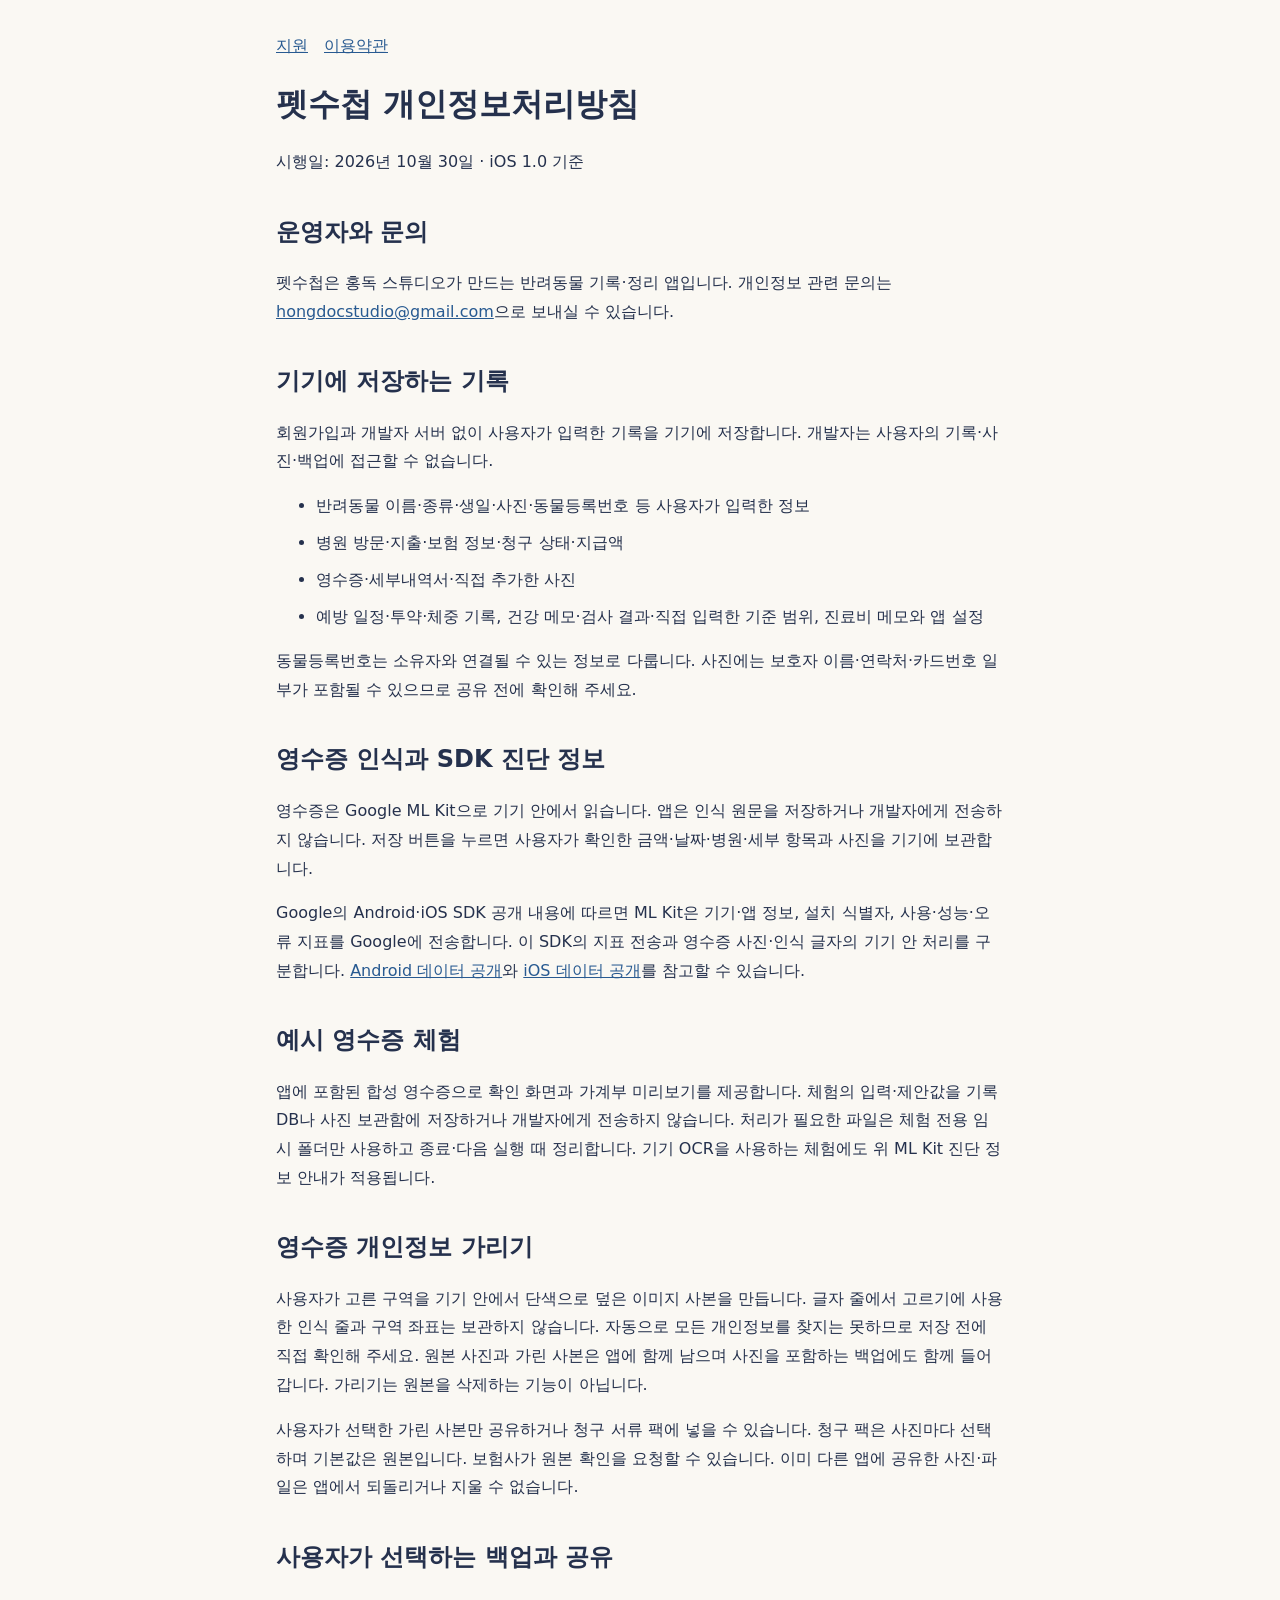
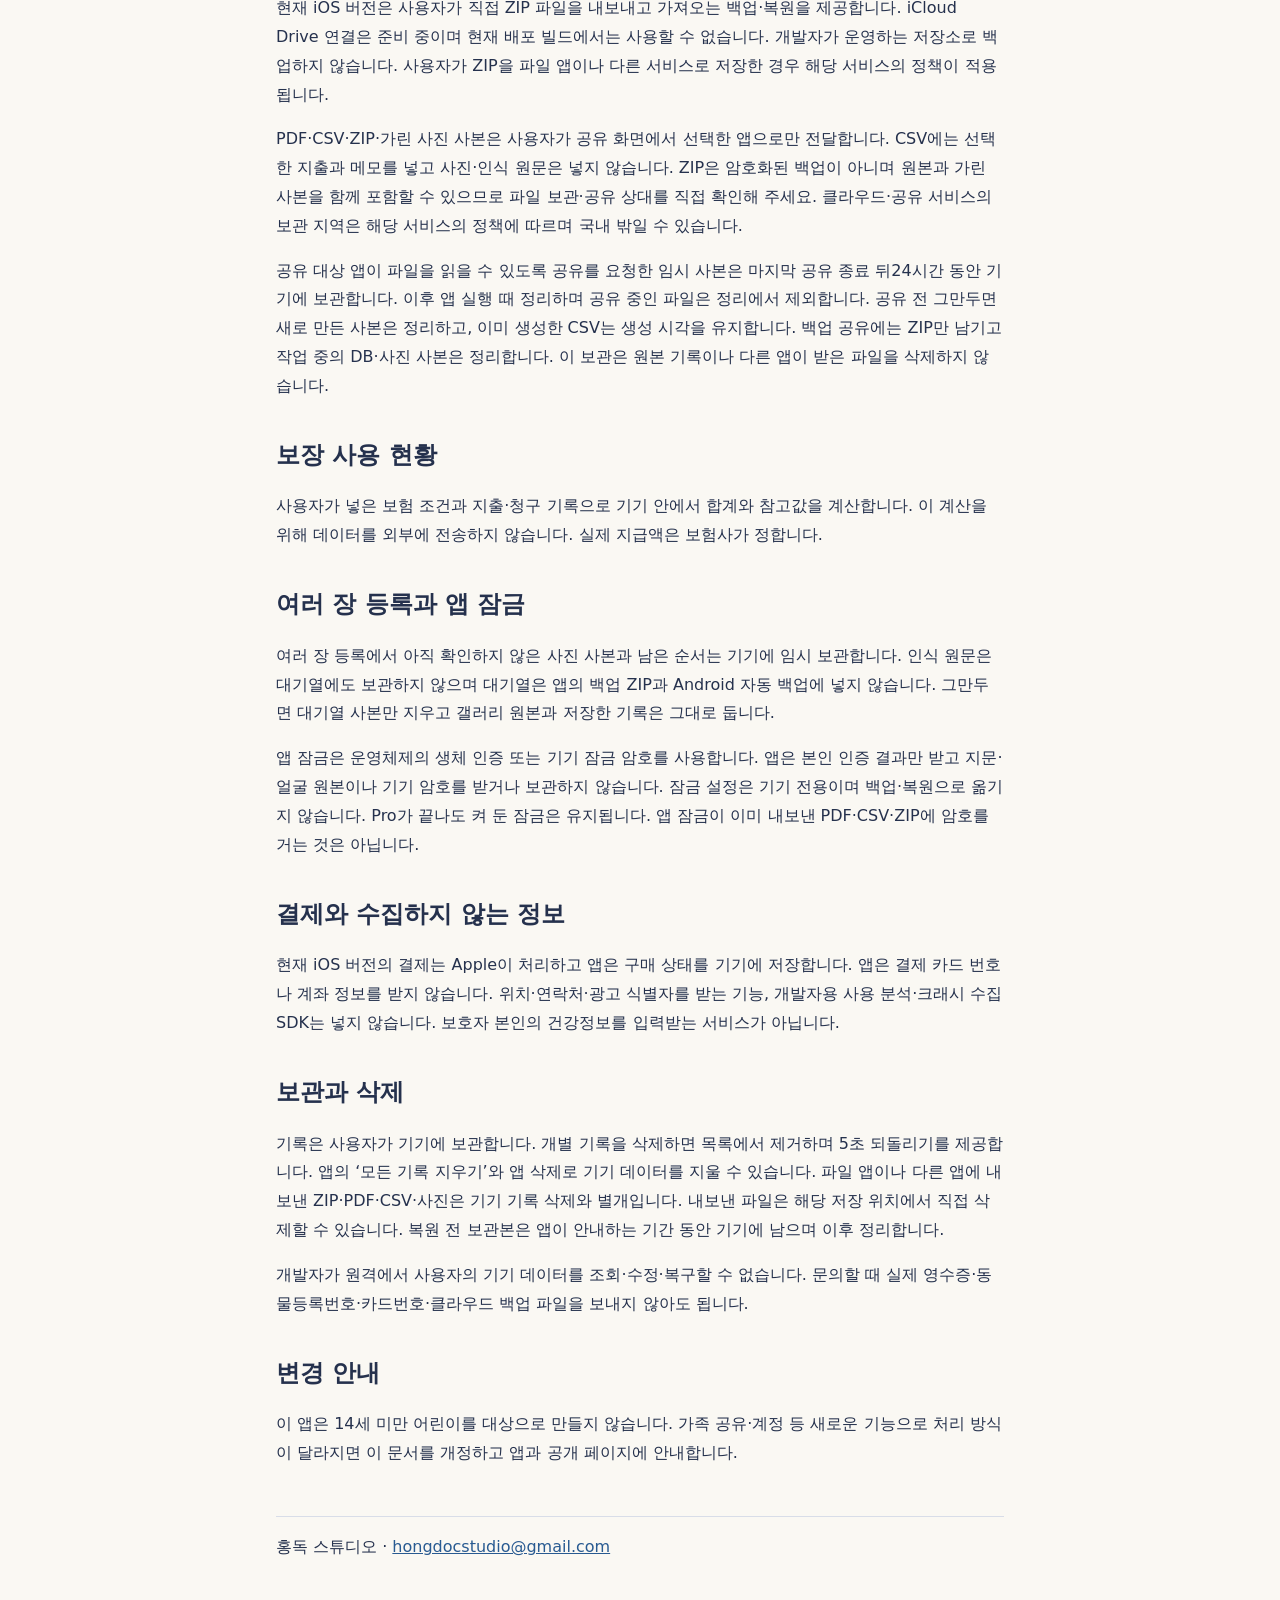
==== privacy/index.html @ 5a573e4e "docs: publish petsucheop privacy terms and support" ====
<!doctype html>
<html lang="ko"><head><meta charset="utf-8"><meta name="viewport" content="width=device-width,initial-scale=1"><meta name="robots" content="noindex"><title>펫수첩 개인정보처리방침</title><link rel="stylesheet" href="../style.css"></head>
<body><main>
<nav aria-label="문서"><a href="../support/">지원</a><a href="../terms/">이용약관</a></nav>
<h1>펫수첩 개인정보처리방침</h1><p>시행일: 2026년 10월 30일 · iOS 1.0 기준</p>

<h2>운영자와 문의</h2><p>펫수첩은 홍독 스튜디오가 만드는 반려동물 기록·정리 앱입니다. 개인정보 관련 문의는 <a href="mailto:hongdocstudio@gmail.com">hongdocstudio@gmail.com</a>으로 보내실 수 있습니다.</p>
<h2>기기에 저장하는 기록</h2><p>회원가입과 개발자 서버 없이 사용자가 입력한 기록을 기기에 저장합니다. 개발자는 사용자의 기록·사진·백업에 접근할 수 없습니다.</p>
<ul><li>반려동물 이름·종류·생일·사진·동물등록번호 등 사용자가 입력한 정보</li><li>병원 방문·지출·보험 정보·청구 상태·지급액</li><li>영수증·세부내역서·직접 추가한 사진</li><li>예방 일정·투약·체중 기록, 건강 메모·검사 결과·직접 입력한 기준 범위, 진료비 메모와 앱 설정</li></ul>
<p>동물등록번호는 소유자와 연결될 수 있는 정보로 다룹니다. 사진에는 보호자 이름·연락처·카드번호 일부가 포함될 수 있으므로 공유 전에 확인해 주세요.</p>
<h2>영수증 인식과 SDK 진단 정보</h2><p>영수증은 Google ML Kit으로 기기 안에서 읽습니다. 앱은 인식 원문을 저장하거나 개발자에게 전송하지 않습니다. 저장 버튼을 누르면 사용자가 확인한 금액·날짜·병원·세부 항목과 사진을 기기에 보관합니다.</p>
<p>Google의 Android·iOS SDK 공개 내용에 따르면 ML Kit은 기기·앱 정보, 설치 식별자, 사용·성능·오류 지표를 Google에 전송합니다. 이 SDK의 지표 전송과 영수증 사진·인식 글자의 기기 안 처리를 구분합니다. <a href="https://developers.google.com/ml-kit/android-data-disclosure">Android 데이터 공개</a>와 <a href="https://developers.google.com/ml-kit/ios-data-disclosure">iOS 데이터 공개</a>를 참고할 수 있습니다.</p>
<h2>예시 영수증 체험</h2><p>앱에 포함된 합성 영수증으로 확인 화면과 가계부 미리보기를 제공합니다. 체험의 입력·제안값을 기록 DB나 사진 보관함에 저장하거나 개발자에게 전송하지 않습니다. 처리가 필요한 파일은 체험 전용 임시 폴더만 사용하고 종료·다음 실행 때 정리합니다. 기기 OCR을 사용하는 체험에도 위 ML Kit 진단 정보 안내가 적용됩니다.</p>
<h2>영수증 개인정보 가리기</h2><p>사용자가 고른 구역을 기기 안에서 단색으로 덮은 이미지 사본을 만듭니다. 글자 줄에서 고르기에 사용한 인식 줄과 구역 좌표는 보관하지 않습니다. 자동으로 모든 개인정보를 찾지는 못하므로 저장 전에 직접 확인해 주세요. 원본 사진과 가린 사본은 앱에 함께 남으며 사진을 포함하는 백업에도 함께 들어갑니다. 가리기는 원본을 삭제하는 기능이 아닙니다.</p>
<p>사용자가 선택한 가린 사본만 공유하거나 청구 서류 팩에 넣을 수 있습니다. 청구 팩은 사진마다 선택하며 기본값은 원본입니다. 보험사가 원본 확인을 요청할 수 있습니다. 이미 다른 앱에 공유한 사진·파일은 앱에서 되돌리거나 지울 수 없습니다.</p>
<h2>사용자가 선택하는 백업과 공유</h2><p>현재 iOS 버전은 사용자가 직접 ZIP 파일을 내보내고 가져오는 백업·복원을 제공합니다. iCloud Drive 연결은 준비 중이며 현재 배포 빌드에서는 사용할 수 없습니다. 개발자가 운영하는 저장소로 백업하지 않습니다. 사용자가 ZIP을 파일 앱이나 다른 서비스로 저장한 경우 해당 서비스의 정책이 적용됩니다.</p>
<p>PDF·CSV·ZIP·가린 사진 사본은 사용자가 공유 화면에서 선택한 앱으로만 전달합니다. CSV에는 선택한 지출과 메모를 넣고 사진·인식 원문은 넣지 않습니다. ZIP은 암호화된 백업이 아니며 원본과 가린 사본을 함께 포함할 수 있으므로 파일 보관·공유 상대를 직접 확인해 주세요. 클라우드·공유 서비스의 보관 지역은 해당 서비스의 정책에 따르며 국내 밖일 수 있습니다.</p>
<p>공유 대상 앱이 파일을 읽을 수 있도록 공유를 요청한 임시 사본은 마지막 공유 종료 뒤24시간 동안 기기에 보관합니다. 이후 앱 실행 때 정리하며 공유 중인 파일은 정리에서 제외합니다. 공유 전 그만두면 새로 만든 사본은 정리하고, 이미 생성한 CSV는 생성 시각을 유지합니다. 백업 공유에는 ZIP만 남기고 작업 중의 DB·사진 사본은 정리합니다. 이 보관은 원본 기록이나 다른 앱이 받은 파일을 삭제하지 않습니다.</p>
<h2>보장 사용 현황</h2><p>사용자가 넣은 보험 조건과 지출·청구 기록으로 기기 안에서 합계와 참고값을 계산합니다. 이 계산을 위해 데이터를 외부에 전송하지 않습니다. 실제 지급액은 보험사가 정합니다.</p>
<h2>여러 장 등록과 앱 잠금</h2><p>여러 장 등록에서 아직 확인하지 않은 사진 사본과 남은 순서는 기기에 임시 보관합니다. 인식 원문은 대기열에도 보관하지 않으며 대기열은 앱의 백업 ZIP과 Android 자동 백업에 넣지 않습니다. 그만두면 대기열 사본만 지우고 갤러리 원본과 저장한 기록은 그대로 둡니다.</p>
<p>앱 잠금은 운영체제의 생체 인증 또는 기기 잠금 암호를 사용합니다. 앱은 본인 인증 결과만 받고 지문·얼굴 원본이나 기기 암호를 받거나 보관하지 않습니다. 잠금 설정은 기기 전용이며 백업·복원으로 옮기지 않습니다. Pro가 끝나도 켜 둔 잠금은 유지됩니다. 앱 잠금이 이미 내보낸 PDF·CSV·ZIP에 암호를 거는 것은 아닙니다.</p>
<h2>결제와 수집하지 않는 정보</h2><p>현재 iOS 버전의 결제는 Apple이 처리하고 앱은 구매 상태를 기기에 저장합니다. 앱은 결제 카드 번호나 계좌 정보를 받지 않습니다. 위치·연락처·광고 식별자를 받는 기능, 개발자용 사용 분석·크래시 수집 SDK는 넣지 않습니다. 보호자 본인의 건강정보를 입력받는 서비스가 아닙니다.</p>
<h2>보관과 삭제</h2><p>기록은 사용자가 기기에 보관합니다. 개별 기록을 삭제하면 목록에서 제거하며 5초 되돌리기를 제공합니다. 앱의 ‘모든 기록 지우기’와 앱 삭제로 기기 데이터를 지울 수 있습니다. 파일 앱이나 다른 앱에 내보낸 ZIP·PDF·CSV·사진은 기기 기록 삭제와 별개입니다. 내보낸 파일은 해당 저장 위치에서 직접 삭제할 수 있습니다. 복원 전 보관본은 앱이 안내하는 기간 동안 기기에 남으며 이후 정리합니다.</p>
<p>개발자가 원격에서 사용자의 기기 데이터를 조회·수정·복구할 수 없습니다. 문의할 때 실제 영수증·동물등록번호·카드번호·클라우드 백업 파일을 보내지 않아도 됩니다.</p>
<h2>변경 안내</h2><p>이 앱은 14세 미만 어린이를 대상으로 만들지 않습니다. 가족 공유·계정 등 새로운 기능으로 처리 방식이 달라지면 이 문서를 개정하고 앱과 공개 페이지에 안내합니다.</p>

<footer>홍독 스튜디오 · <a href="mailto:hongdocstudio@gmail.com">hongdocstudio@gmail.com</a></footer>
</main></body></html>
---- style.css ----
:root{color-scheme:light dark;--bg:#faf8f3;--ink:#25314d;--line:#d8dde8;--card:#fff;--link:#285a91}
@media(prefers-color-scheme:dark){:root{--bg:#10141f;--ink:#e6e9ef;--line:#414b61;--card:#1a2233;--link:#a7c8f4}}
*{box-sizing:border-box}body{margin:0;background:var(--bg);color:var(--ink);font:1rem/1.8 system-ui,sans-serif}main{max-width:48rem;margin:auto;padding:2rem 1.25rem 5rem}h1,h2{line-height:1.4}h2{margin-top:2.4rem}a{color:var(--link);overflow-wrap:anywhere}nav{display:flex;flex-wrap:wrap;gap:1rem}aside{padding:1rem;border:1px solid var(--line);border-radius:1rem;background:var(--card)}li{margin-block:.5rem}footer{margin-top:3rem;border-top:1px solid var(--line);padding-top:1rem}table{border-collapse:collapse;width:100%}td,th{padding:.7rem;border:1px solid var(--line);text-align:left;vertical-align:top}
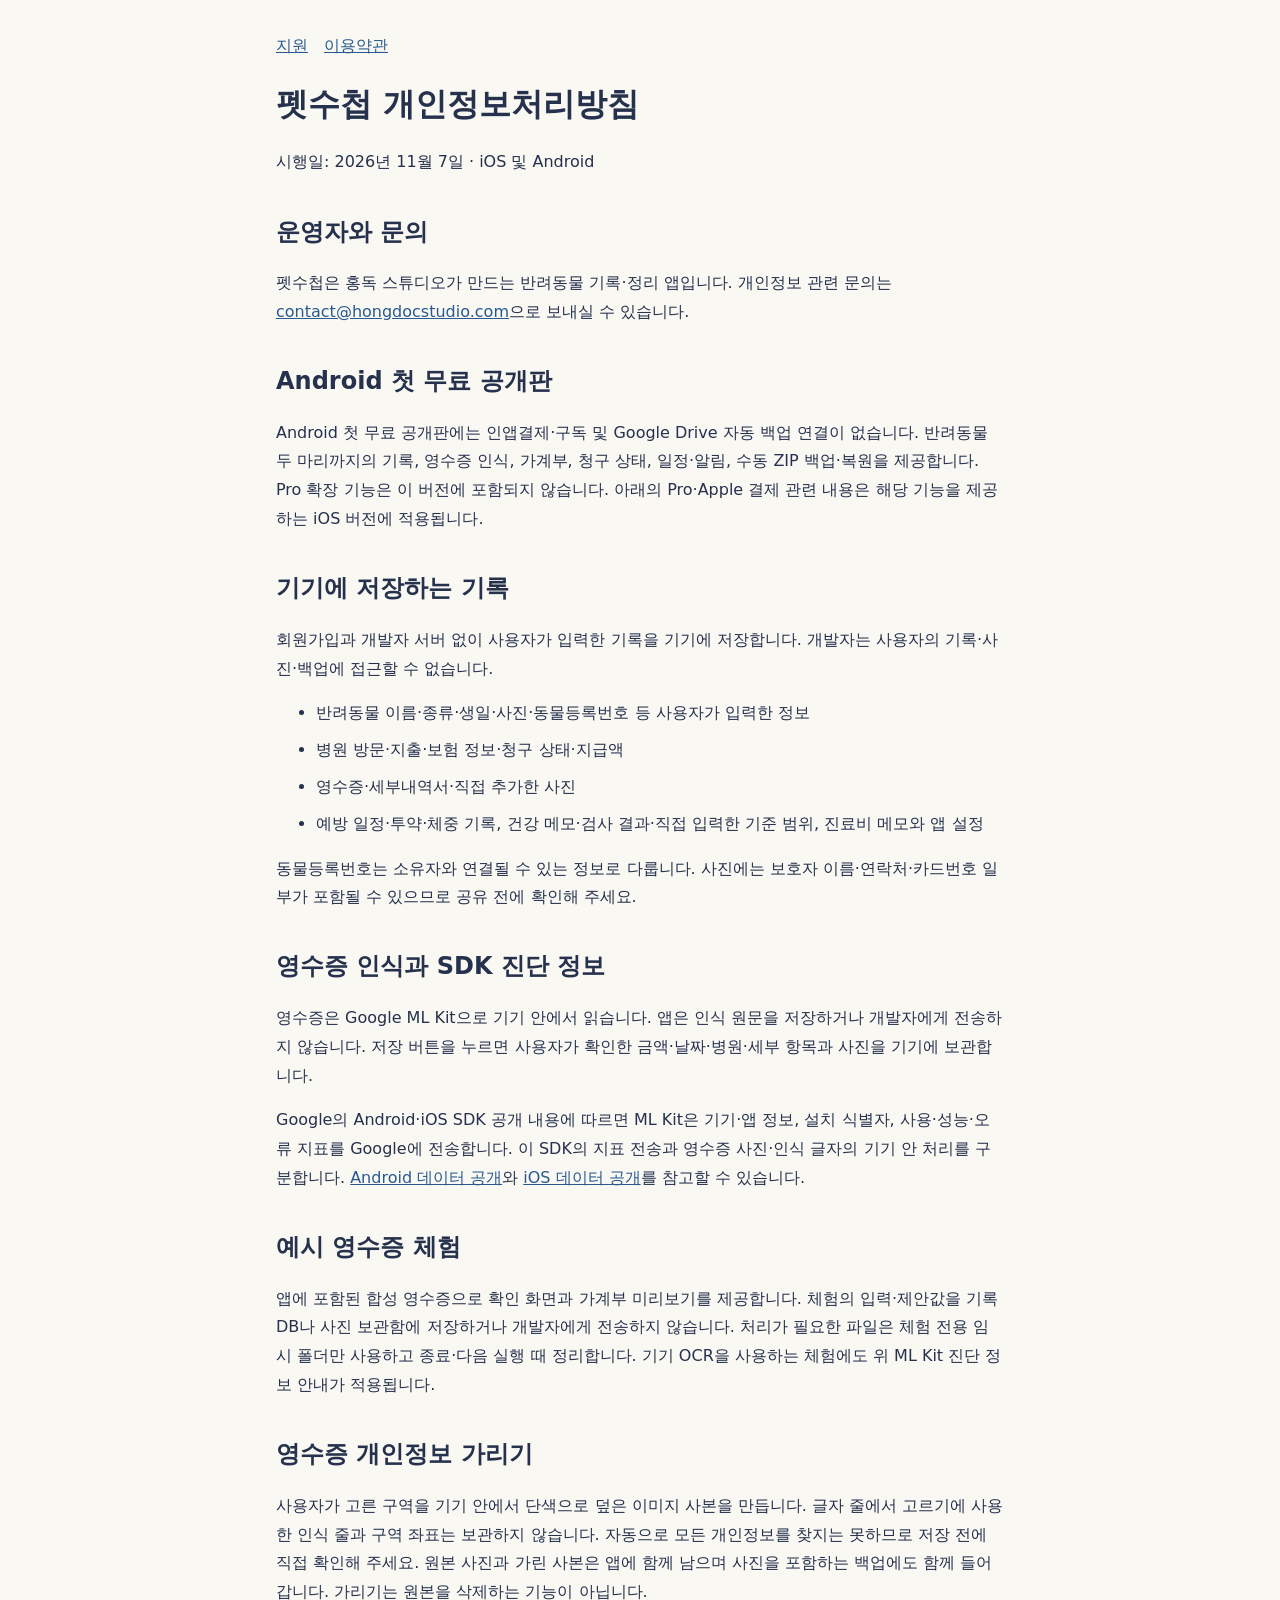
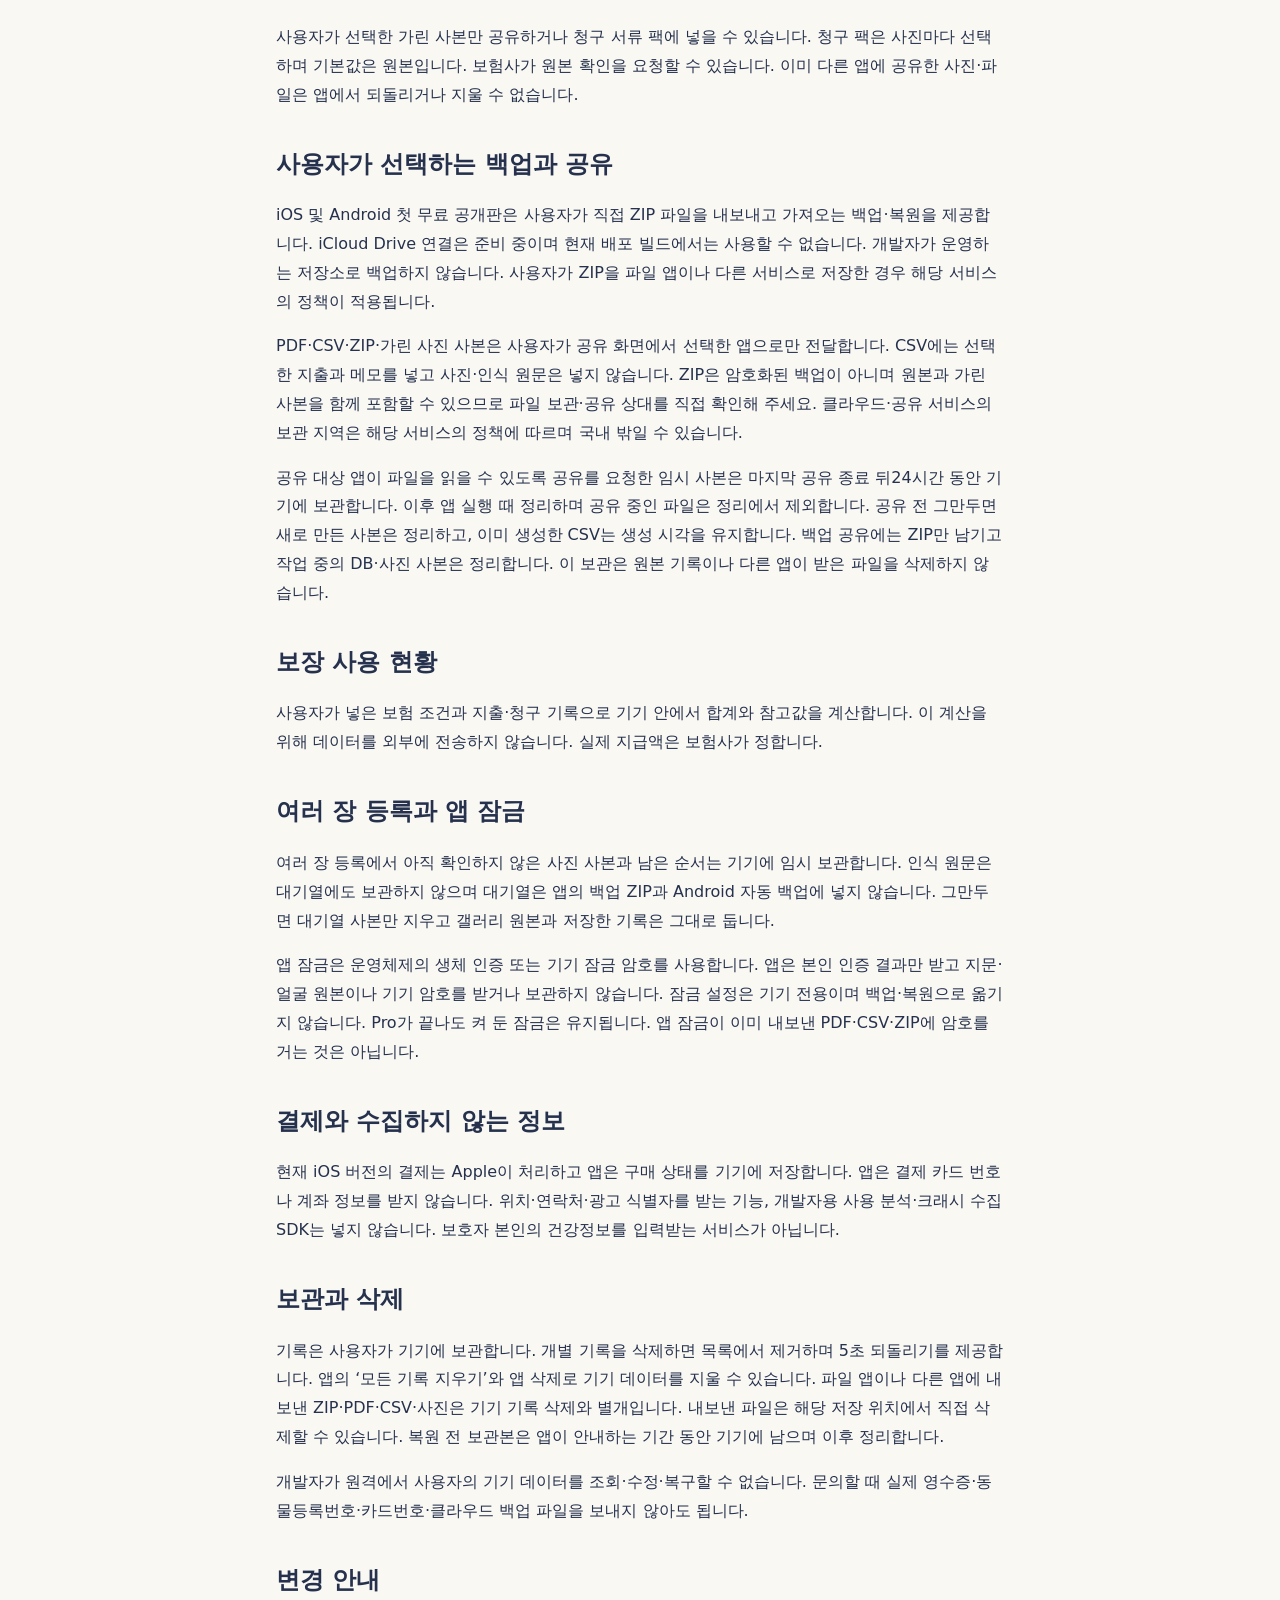
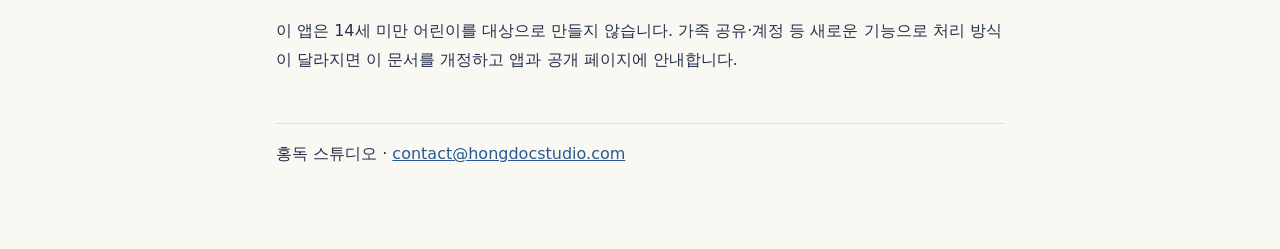
==== commit 4506d78d: "docs: describe Android free release and support contact" ====
--- a/privacy/index.html
+++ b/privacy/index.html
@@ -2,9 +2,10 @@
 <html lang="ko"><head><meta charset="utf-8"><meta name="viewport" content="width=device-width,initial-scale=1"><meta name="robots" content="noindex"><title>펫수첩 개인정보처리방침</title><link rel="stylesheet" href="../style.css"></head>
 <body><main>
 <nav aria-label="문서"><a href="../support/">지원</a><a href="../terms/">이용약관</a></nav>
-<h1>펫수첩 개인정보처리방침</h1><p>시행일: 2026년 10월 30일 · iOS 1.0 기준</p>
+<h1>펫수첩 개인정보처리방침</h1><p>시행일: 2026년 11월 7일 · iOS 및 Android</p>
 
-<h2>운영자와 문의</h2><p>펫수첩은 홍독 스튜디오가 만드는 반려동물 기록·정리 앱입니다. 개인정보 관련 문의는 <a href="mailto:hongdocstudio@gmail.com">hongdocstudio@gmail.com</a>으로 보내실 수 있습니다.</p>
+<h2>운영자와 문의</h2><p>펫수첩은 홍독 스튜디오가 만드는 반려동물 기록·정리 앱입니다. 개인정보 관련 문의는 <a href="mailto:contact@hongdocstudio.com">contact@hongdocstudio.com</a>으로 보내실 수 있습니다.</p>
+<h2>Android 첫 무료 공개판</h2><p>Android 첫 무료 공개판에는 인앱결제·구독 및 Google Drive 자동 백업 연결이 없습니다. 반려동물 두 마리까지의 기록, 영수증 인식, 가계부, 청구 상태, 일정·알림, 수동 ZIP 백업·복원을 제공합니다. Pro 확장 기능은 이 버전에 포함되지 않습니다. 아래의 Pro·Apple 결제 관련 내용은 해당 기능을 제공하는 iOS 버전에 적용됩니다.</p>
 <h2>기기에 저장하는 기록</h2><p>회원가입과 개발자 서버 없이 사용자가 입력한 기록을 기기에 저장합니다. 개발자는 사용자의 기록·사진·백업에 접근할 수 없습니다.</p>
 <ul><li>반려동물 이름·종류·생일·사진·동물등록번호 등 사용자가 입력한 정보</li><li>병원 방문·지출·보험 정보·청구 상태·지급액</li><li>영수증·세부내역서·직접 추가한 사진</li><li>예방 일정·투약·체중 기록, 건강 메모·검사 결과·직접 입력한 기준 범위, 진료비 메모와 앱 설정</li></ul>
 <p>동물등록번호는 소유자와 연결될 수 있는 정보로 다룹니다. 사진에는 보호자 이름·연락처·카드번호 일부가 포함될 수 있으므로 공유 전에 확인해 주세요.</p>
@@ -13,7 +14,7 @@
 <h2>예시 영수증 체험</h2><p>앱에 포함된 합성 영수증으로 확인 화면과 가계부 미리보기를 제공합니다. 체험의 입력·제안값을 기록 DB나 사진 보관함에 저장하거나 개발자에게 전송하지 않습니다. 처리가 필요한 파일은 체험 전용 임시 폴더만 사용하고 종료·다음 실행 때 정리합니다. 기기 OCR을 사용하는 체험에도 위 ML Kit 진단 정보 안내가 적용됩니다.</p>
 <h2>영수증 개인정보 가리기</h2><p>사용자가 고른 구역을 기기 안에서 단색으로 덮은 이미지 사본을 만듭니다. 글자 줄에서 고르기에 사용한 인식 줄과 구역 좌표는 보관하지 않습니다. 자동으로 모든 개인정보를 찾지는 못하므로 저장 전에 직접 확인해 주세요. 원본 사진과 가린 사본은 앱에 함께 남으며 사진을 포함하는 백업에도 함께 들어갑니다. 가리기는 원본을 삭제하는 기능이 아닙니다.</p>
 <p>사용자가 선택한 가린 사본만 공유하거나 청구 서류 팩에 넣을 수 있습니다. 청구 팩은 사진마다 선택하며 기본값은 원본입니다. 보험사가 원본 확인을 요청할 수 있습니다. 이미 다른 앱에 공유한 사진·파일은 앱에서 되돌리거나 지울 수 없습니다.</p>
-<h2>사용자가 선택하는 백업과 공유</h2><p>현재 iOS 버전은 사용자가 직접 ZIP 파일을 내보내고 가져오는 백업·복원을 제공합니다. iCloud Drive 연결은 준비 중이며 현재 배포 빌드에서는 사용할 수 없습니다. 개발자가 운영하는 저장소로 백업하지 않습니다. 사용자가 ZIP을 파일 앱이나 다른 서비스로 저장한 경우 해당 서비스의 정책이 적용됩니다.</p>
+<h2>사용자가 선택하는 백업과 공유</h2><p>iOS 및 Android 첫 무료 공개판은 사용자가 직접 ZIP 파일을 내보내고 가져오는 백업·복원을 제공합니다. iCloud Drive 연결은 준비 중이며 현재 배포 빌드에서는 사용할 수 없습니다. 개발자가 운영하는 저장소로 백업하지 않습니다. 사용자가 ZIP을 파일 앱이나 다른 서비스로 저장한 경우 해당 서비스의 정책이 적용됩니다.</p>
 <p>PDF·CSV·ZIP·가린 사진 사본은 사용자가 공유 화면에서 선택한 앱으로만 전달합니다. CSV에는 선택한 지출과 메모를 넣고 사진·인식 원문은 넣지 않습니다. ZIP은 암호화된 백업이 아니며 원본과 가린 사본을 함께 포함할 수 있으므로 파일 보관·공유 상대를 직접 확인해 주세요. 클라우드·공유 서비스의 보관 지역은 해당 서비스의 정책에 따르며 국내 밖일 수 있습니다.</p>
 <p>공유 대상 앱이 파일을 읽을 수 있도록 공유를 요청한 임시 사본은 마지막 공유 종료 뒤24시간 동안 기기에 보관합니다. 이후 앱 실행 때 정리하며 공유 중인 파일은 정리에서 제외합니다. 공유 전 그만두면 새로 만든 사본은 정리하고, 이미 생성한 CSV는 생성 시각을 유지합니다. 백업 공유에는 ZIP만 남기고 작업 중의 DB·사진 사본은 정리합니다. 이 보관은 원본 기록이나 다른 앱이 받은 파일을 삭제하지 않습니다.</p>
 <h2>보장 사용 현황</h2><p>사용자가 넣은 보험 조건과 지출·청구 기록으로 기기 안에서 합계와 참고값을 계산합니다. 이 계산을 위해 데이터를 외부에 전송하지 않습니다. 실제 지급액은 보험사가 정합니다.</p>
@@ -24,5 +25,5 @@
 <p>개발자가 원격에서 사용자의 기기 데이터를 조회·수정·복구할 수 없습니다. 문의할 때 실제 영수증·동물등록번호·카드번호·클라우드 백업 파일을 보내지 않아도 됩니다.</p>
 <h2>변경 안내</h2><p>이 앱은 14세 미만 어린이를 대상으로 만들지 않습니다. 가족 공유·계정 등 새로운 기능으로 처리 방식이 달라지면 이 문서를 개정하고 앱과 공개 페이지에 안내합니다.</p>
 
-<footer>홍독 스튜디오 · <a href="mailto:hongdocstudio@gmail.com">hongdocstudio@gmail.com</a></footer>
+<footer>홍독 스튜디오 · <a href="mailto:contact@hongdocstudio.com">contact@hongdocstudio.com</a></footer>
 </main></body></html>
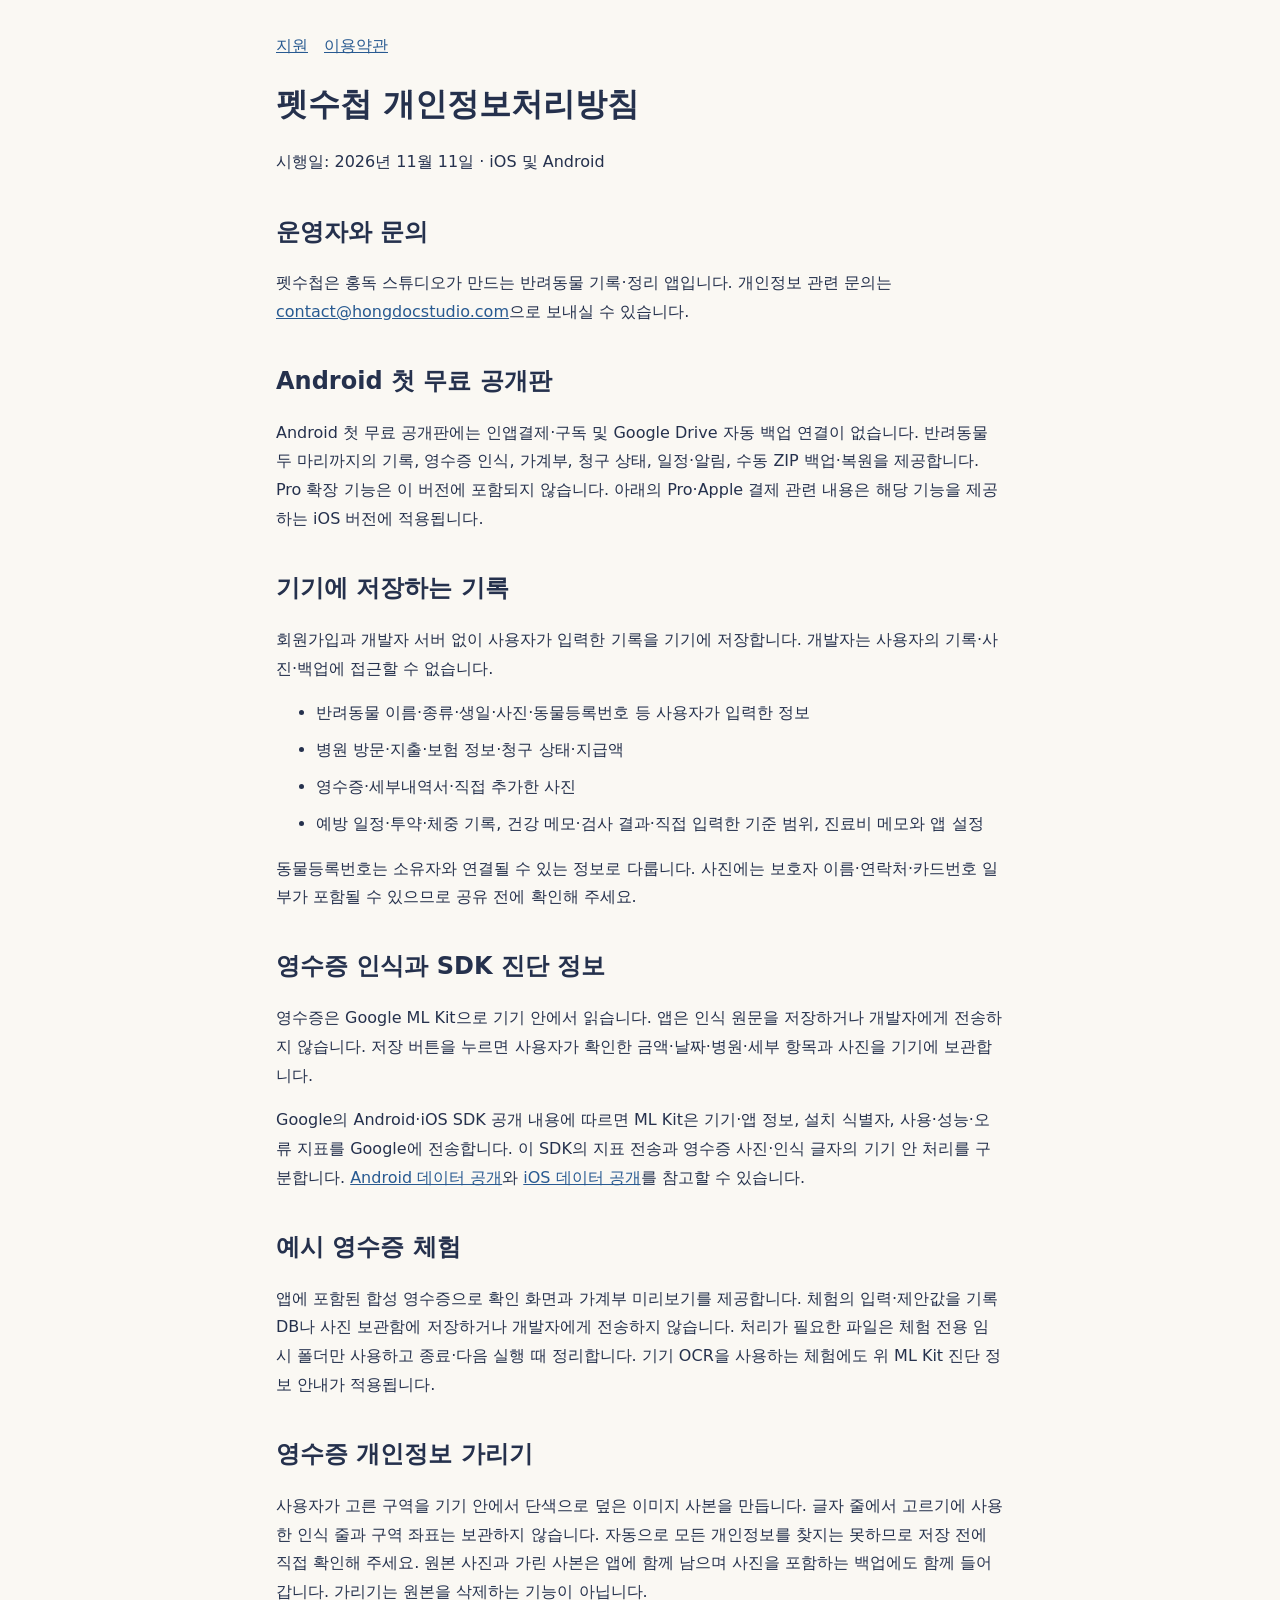
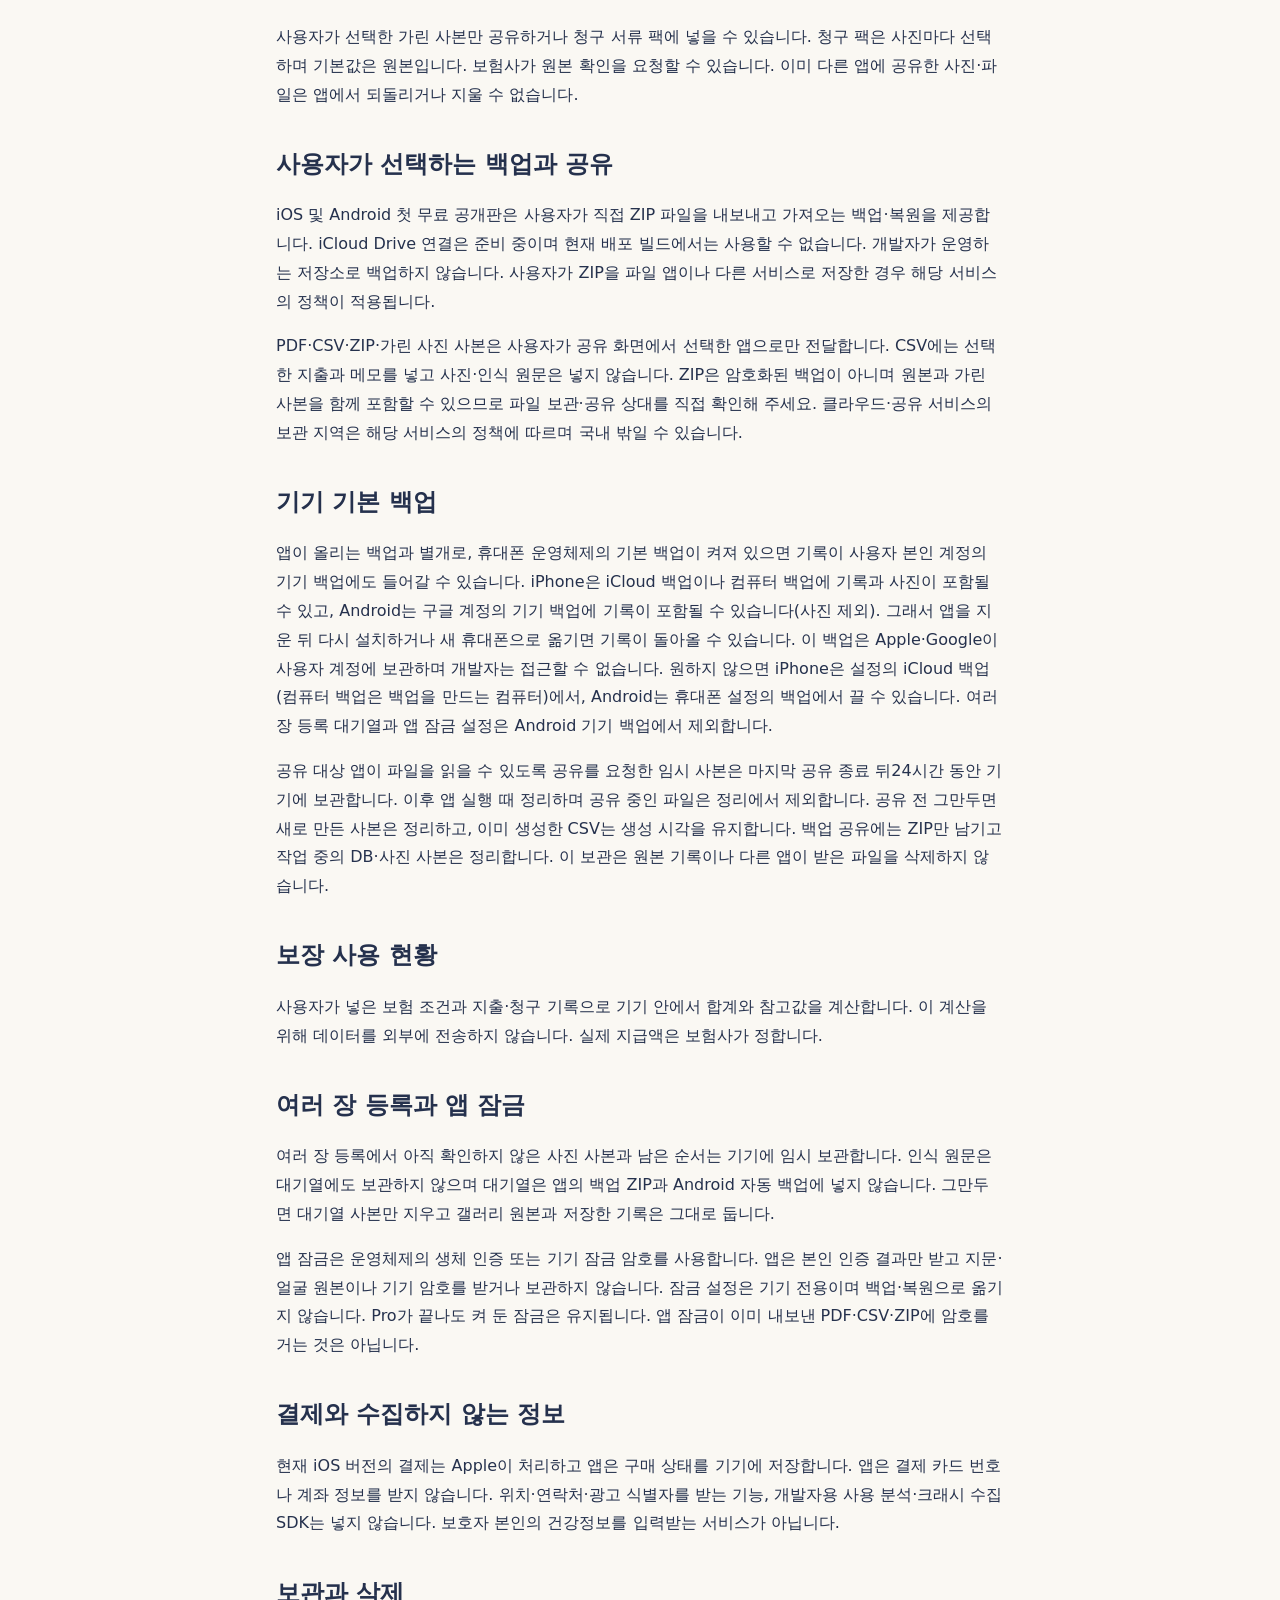
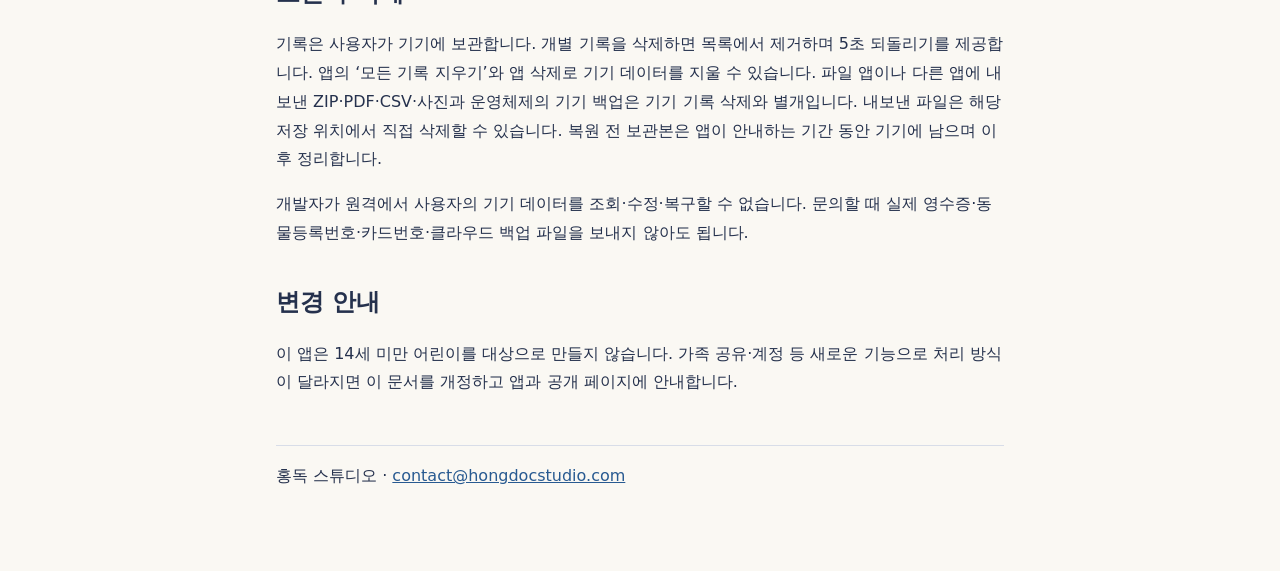
==== commit 10c1b96a: "docs: describe OS device backup and unify contact email Co-Authored-By: Claude Opus 5.5 <noreply@ant" ====
--- a/privacy/index.html
+++ b/privacy/index.html
@@ -2,7 +2,7 @@
 <html lang="ko"><head><meta charset="utf-8"><meta name="viewport" content="width=device-width,initial-scale=1"><meta name="robots" content="noindex"><title>펫수첩 개인정보처리방침</title><link rel="stylesheet" href="../style.css"></head>
 <body><main>
 <nav aria-label="문서"><a href="../support/">지원</a><a href="../terms/">이용약관</a></nav>
-<h1>펫수첩 개인정보처리방침</h1><p>시행일: 2026년 11월 7일 · iOS 및 Android</p>
+<h1>펫수첩 개인정보처리방침</h1><p>시행일: 2026년 11월 11일 · iOS 및 Android</p>
 
 <h2>운영자와 문의</h2><p>펫수첩은 홍독 스튜디오가 만드는 반려동물 기록·정리 앱입니다. 개인정보 관련 문의는 <a href="mailto:contact@hongdocstudio.com">contact@hongdocstudio.com</a>으로 보내실 수 있습니다.</p>
 <h2>Android 첫 무료 공개판</h2><p>Android 첫 무료 공개판에는 인앱결제·구독 및 Google Drive 자동 백업 연결이 없습니다. 반려동물 두 마리까지의 기록, 영수증 인식, 가계부, 청구 상태, 일정·알림, 수동 ZIP 백업·복원을 제공합니다. Pro 확장 기능은 이 버전에 포함되지 않습니다. 아래의 Pro·Apple 결제 관련 내용은 해당 기능을 제공하는 iOS 버전에 적용됩니다.</p>
@@ -16,12 +16,13 @@
 <p>사용자가 선택한 가린 사본만 공유하거나 청구 서류 팩에 넣을 수 있습니다. 청구 팩은 사진마다 선택하며 기본값은 원본입니다. 보험사가 원본 확인을 요청할 수 있습니다. 이미 다른 앱에 공유한 사진·파일은 앱에서 되돌리거나 지울 수 없습니다.</p>
 <h2>사용자가 선택하는 백업과 공유</h2><p>iOS 및 Android 첫 무료 공개판은 사용자가 직접 ZIP 파일을 내보내고 가져오는 백업·복원을 제공합니다. iCloud Drive 연결은 준비 중이며 현재 배포 빌드에서는 사용할 수 없습니다. 개발자가 운영하는 저장소로 백업하지 않습니다. 사용자가 ZIP을 파일 앱이나 다른 서비스로 저장한 경우 해당 서비스의 정책이 적용됩니다.</p>
 <p>PDF·CSV·ZIP·가린 사진 사본은 사용자가 공유 화면에서 선택한 앱으로만 전달합니다. CSV에는 선택한 지출과 메모를 넣고 사진·인식 원문은 넣지 않습니다. ZIP은 암호화된 백업이 아니며 원본과 가린 사본을 함께 포함할 수 있으므로 파일 보관·공유 상대를 직접 확인해 주세요. 클라우드·공유 서비스의 보관 지역은 해당 서비스의 정책에 따르며 국내 밖일 수 있습니다.</p>
+<h2>기기 기본 백업</h2><p>앱이 올리는 백업과 별개로, 휴대폰 운영체제의 기본 백업이 켜져 있으면 기록이 사용자 본인 계정의 기기 백업에도 들어갈 수 있습니다. iPhone은 iCloud 백업이나 컴퓨터 백업에 기록과 사진이 포함될 수 있고, Android는 구글 계정의 기기 백업에 기록이 포함될 수 있습니다(사진 제외). 그래서 앱을 지운 뒤 다시 설치하거나 새 휴대폰으로 옮기면 기록이 돌아올 수 있습니다. 이 백업은 Apple·Google이 사용자 계정에 보관하며 개발자는 접근할 수 없습니다. 원하지 않으면 iPhone은 설정의 iCloud 백업(컴퓨터 백업은 백업을 만드는 컴퓨터)에서, Android는 휴대폰 설정의 백업에서 끌 수 있습니다. 여러 장 등록 대기열과 앱 잠금 설정은 Android 기기 백업에서 제외합니다.</p>
 <p>공유 대상 앱이 파일을 읽을 수 있도록 공유를 요청한 임시 사본은 마지막 공유 종료 뒤24시간 동안 기기에 보관합니다. 이후 앱 실행 때 정리하며 공유 중인 파일은 정리에서 제외합니다. 공유 전 그만두면 새로 만든 사본은 정리하고, 이미 생성한 CSV는 생성 시각을 유지합니다. 백업 공유에는 ZIP만 남기고 작업 중의 DB·사진 사본은 정리합니다. 이 보관은 원본 기록이나 다른 앱이 받은 파일을 삭제하지 않습니다.</p>
 <h2>보장 사용 현황</h2><p>사용자가 넣은 보험 조건과 지출·청구 기록으로 기기 안에서 합계와 참고값을 계산합니다. 이 계산을 위해 데이터를 외부에 전송하지 않습니다. 실제 지급액은 보험사가 정합니다.</p>
 <h2>여러 장 등록과 앱 잠금</h2><p>여러 장 등록에서 아직 확인하지 않은 사진 사본과 남은 순서는 기기에 임시 보관합니다. 인식 원문은 대기열에도 보관하지 않으며 대기열은 앱의 백업 ZIP과 Android 자동 백업에 넣지 않습니다. 그만두면 대기열 사본만 지우고 갤러리 원본과 저장한 기록은 그대로 둡니다.</p>
 <p>앱 잠금은 운영체제의 생체 인증 또는 기기 잠금 암호를 사용합니다. 앱은 본인 인증 결과만 받고 지문·얼굴 원본이나 기기 암호를 받거나 보관하지 않습니다. 잠금 설정은 기기 전용이며 백업·복원으로 옮기지 않습니다. Pro가 끝나도 켜 둔 잠금은 유지됩니다. 앱 잠금이 이미 내보낸 PDF·CSV·ZIP에 암호를 거는 것은 아닙니다.</p>
 <h2>결제와 수집하지 않는 정보</h2><p>현재 iOS 버전의 결제는 Apple이 처리하고 앱은 구매 상태를 기기에 저장합니다. 앱은 결제 카드 번호나 계좌 정보를 받지 않습니다. 위치·연락처·광고 식별자를 받는 기능, 개발자용 사용 분석·크래시 수집 SDK는 넣지 않습니다. 보호자 본인의 건강정보를 입력받는 서비스가 아닙니다.</p>
-<h2>보관과 삭제</h2><p>기록은 사용자가 기기에 보관합니다. 개별 기록을 삭제하면 목록에서 제거하며 5초 되돌리기를 제공합니다. 앱의 ‘모든 기록 지우기’와 앱 삭제로 기기 데이터를 지울 수 있습니다. 파일 앱이나 다른 앱에 내보낸 ZIP·PDF·CSV·사진은 기기 기록 삭제와 별개입니다. 내보낸 파일은 해당 저장 위치에서 직접 삭제할 수 있습니다. 복원 전 보관본은 앱이 안내하는 기간 동안 기기에 남으며 이후 정리합니다.</p>
+<h2>보관과 삭제</h2><p>기록은 사용자가 기기에 보관합니다. 개별 기록을 삭제하면 목록에서 제거하며 5초 되돌리기를 제공합니다. 앱의 ‘모든 기록 지우기’와 앱 삭제로 기기 데이터를 지울 수 있습니다. 파일 앱이나 다른 앱에 내보낸 ZIP·PDF·CSV·사진과 운영체제의 기기 백업은 기기 기록 삭제와 별개입니다. 내보낸 파일은 해당 저장 위치에서 직접 삭제할 수 있습니다. 복원 전 보관본은 앱이 안내하는 기간 동안 기기에 남으며 이후 정리합니다.</p>
 <p>개발자가 원격에서 사용자의 기기 데이터를 조회·수정·복구할 수 없습니다. 문의할 때 실제 영수증·동물등록번호·카드번호·클라우드 백업 파일을 보내지 않아도 됩니다.</p>
 <h2>변경 안내</h2><p>이 앱은 14세 미만 어린이를 대상으로 만들지 않습니다. 가족 공유·계정 등 새로운 기능으로 처리 방식이 달라지면 이 문서를 개정하고 앱과 공개 페이지에 안내합니다.</p>
 
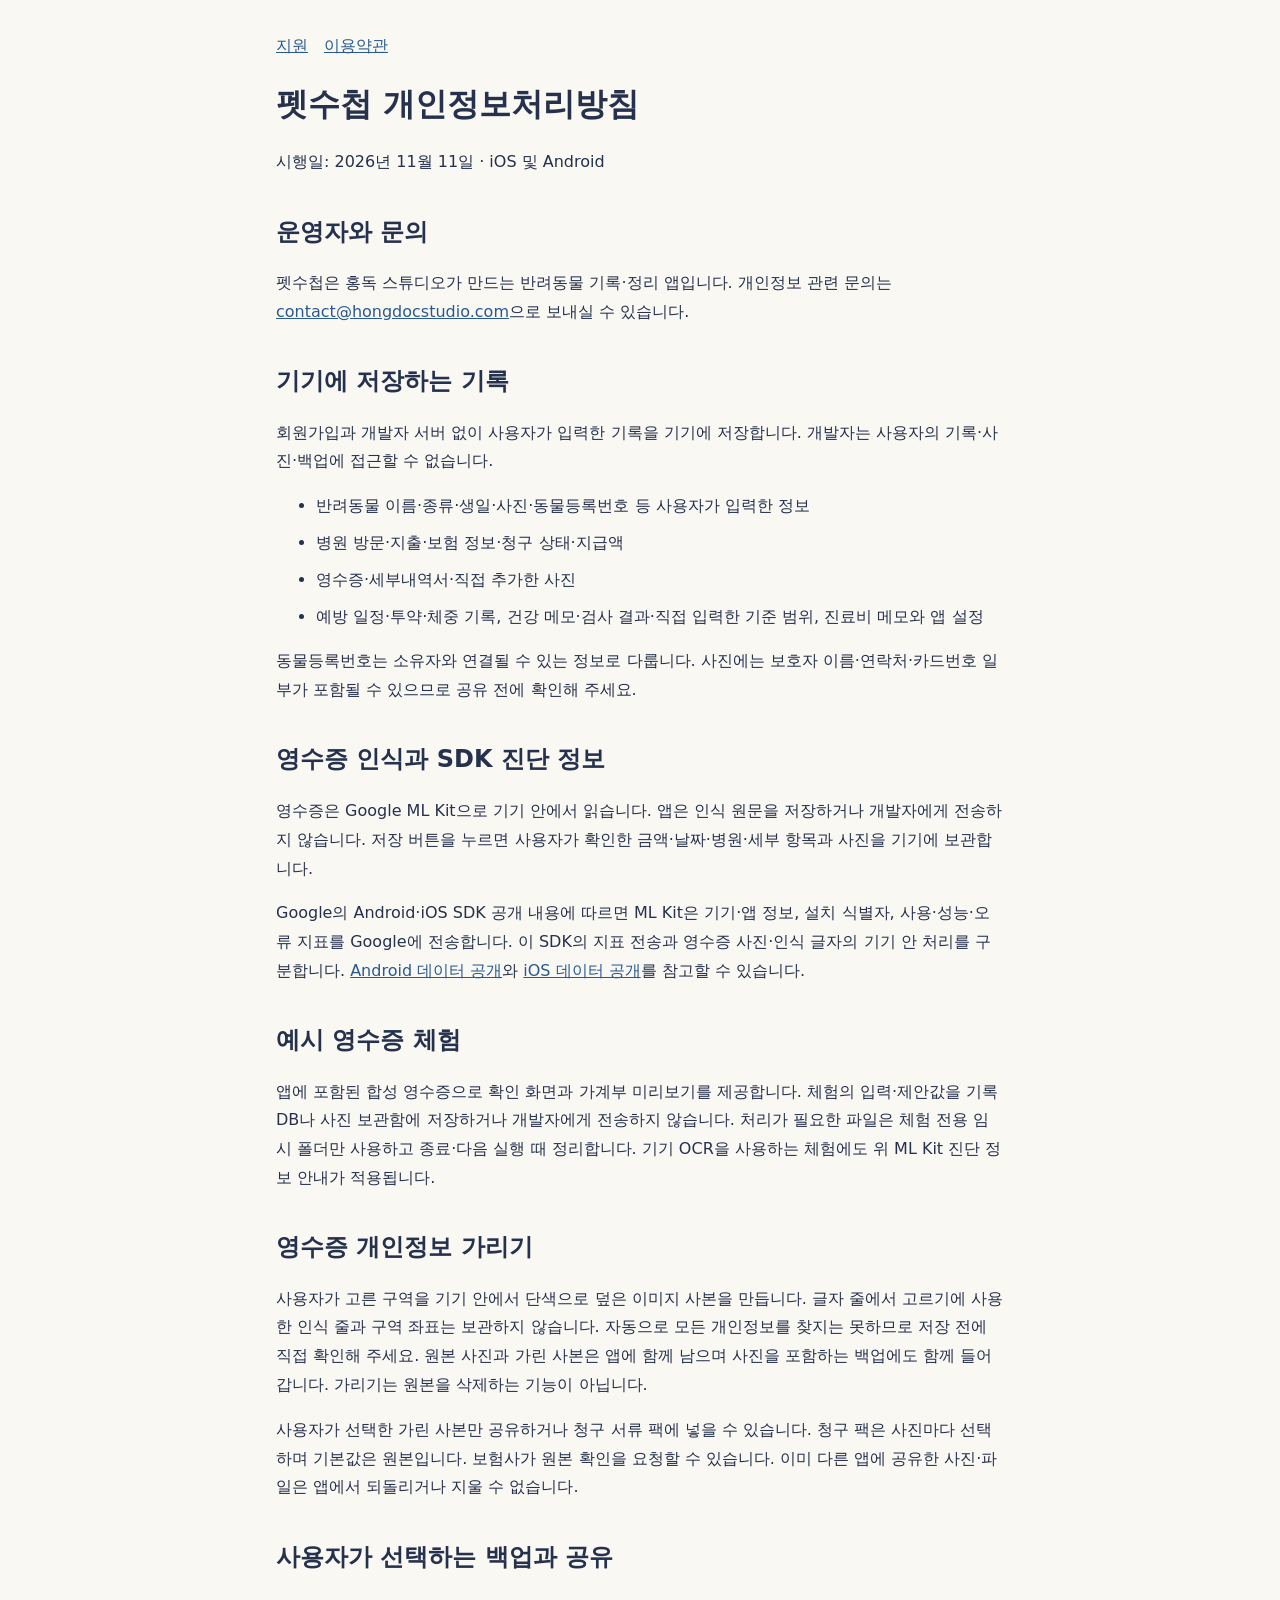
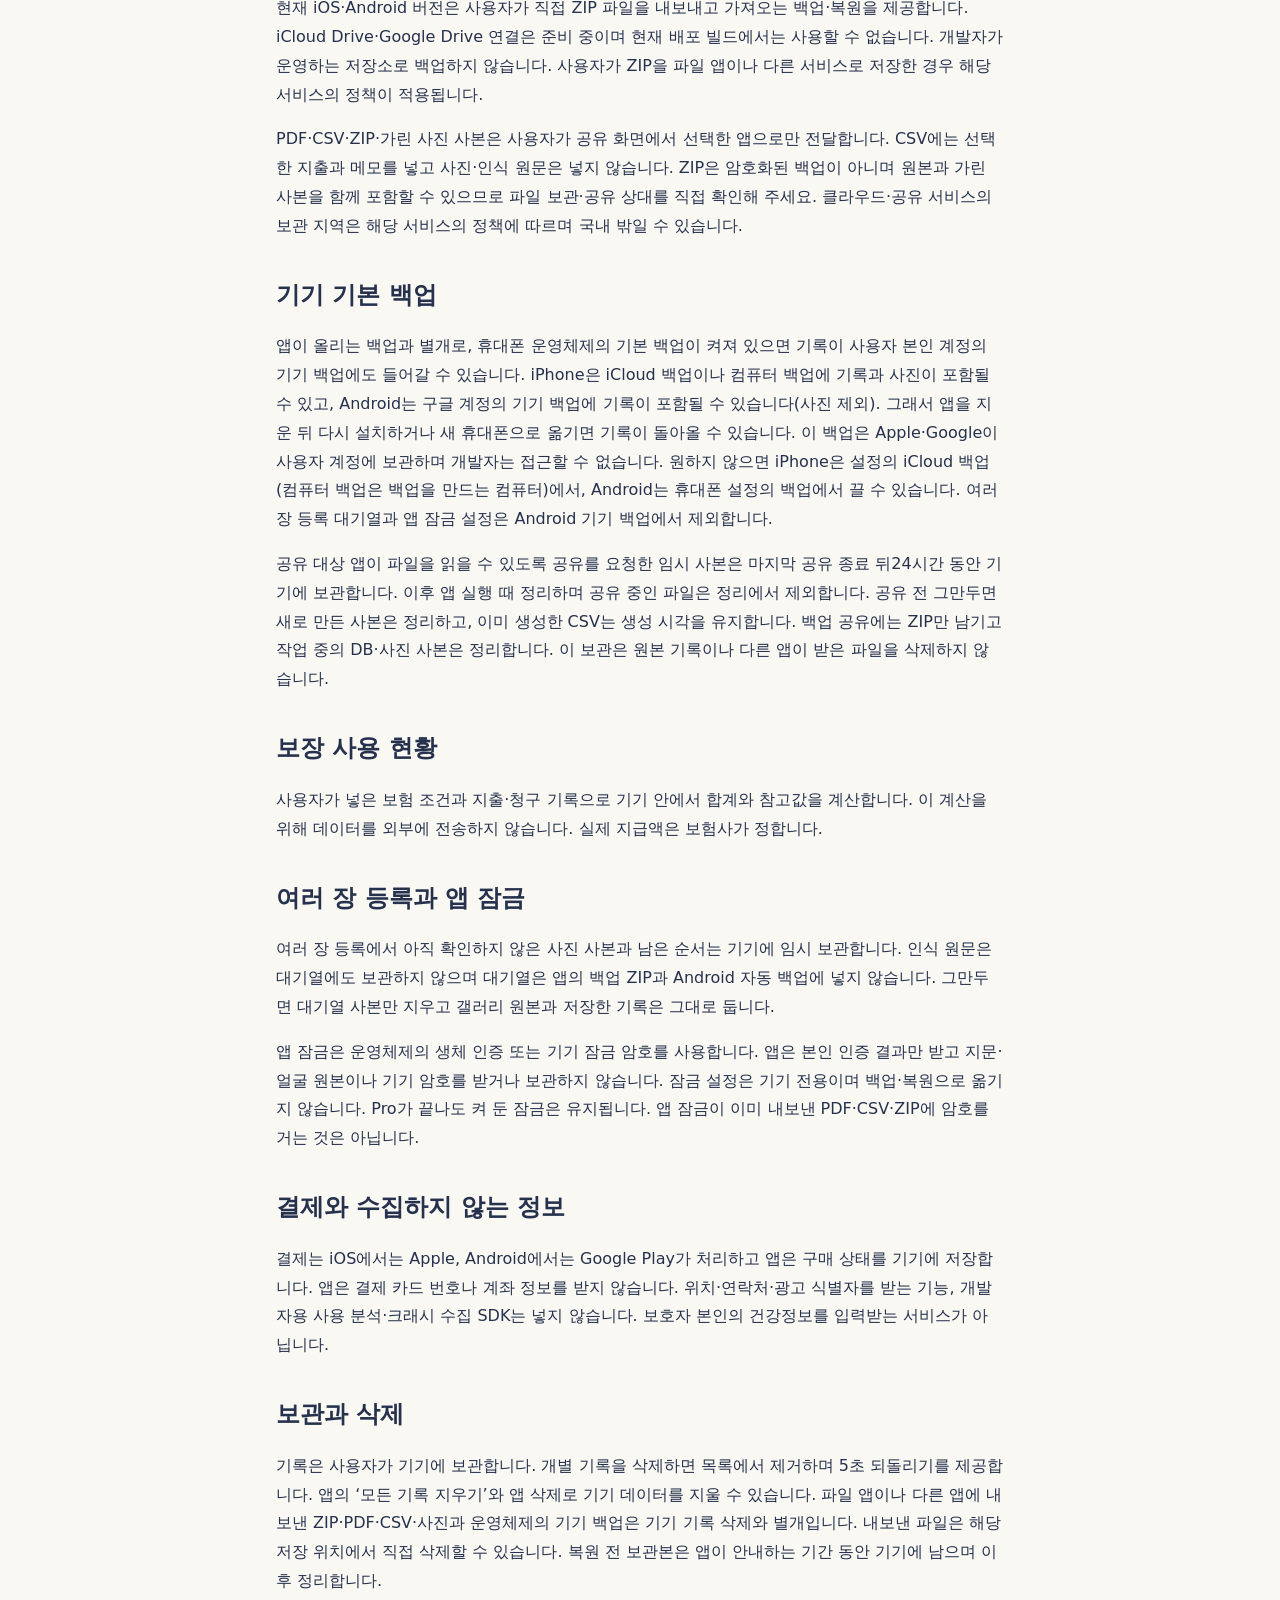
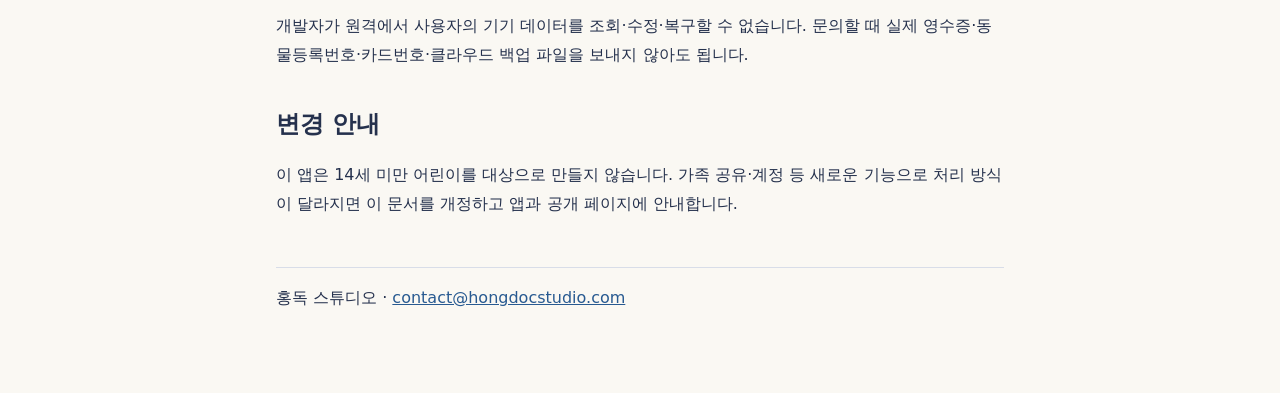
==== commit dfff154c: "docs: describe Android with Pro via Google Play instead of a free-only build Co-Authored-By: Claude " ====
--- a/privacy/index.html
+++ b/privacy/index.html
@@ -5,7 +5,6 @@
 <h1>펫수첩 개인정보처리방침</h1><p>시행일: 2026년 11월 11일 · iOS 및 Android</p>
 
 <h2>운영자와 문의</h2><p>펫수첩은 홍독 스튜디오가 만드는 반려동물 기록·정리 앱입니다. 개인정보 관련 문의는 <a href="mailto:contact@hongdocstudio.com">contact@hongdocstudio.com</a>으로 보내실 수 있습니다.</p>
-<h2>Android 첫 무료 공개판</h2><p>Android 첫 무료 공개판에는 인앱결제·구독 및 Google Drive 자동 백업 연결이 없습니다. 반려동물 두 마리까지의 기록, 영수증 인식, 가계부, 청구 상태, 일정·알림, 수동 ZIP 백업·복원을 제공합니다. Pro 확장 기능은 이 버전에 포함되지 않습니다. 아래의 Pro·Apple 결제 관련 내용은 해당 기능을 제공하는 iOS 버전에 적용됩니다.</p>
 <h2>기기에 저장하는 기록</h2><p>회원가입과 개발자 서버 없이 사용자가 입력한 기록을 기기에 저장합니다. 개발자는 사용자의 기록·사진·백업에 접근할 수 없습니다.</p>
 <ul><li>반려동물 이름·종류·생일·사진·동물등록번호 등 사용자가 입력한 정보</li><li>병원 방문·지출·보험 정보·청구 상태·지급액</li><li>영수증·세부내역서·직접 추가한 사진</li><li>예방 일정·투약·체중 기록, 건강 메모·검사 결과·직접 입력한 기준 범위, 진료비 메모와 앱 설정</li></ul>
 <p>동물등록번호는 소유자와 연결될 수 있는 정보로 다룹니다. 사진에는 보호자 이름·연락처·카드번호 일부가 포함될 수 있으므로 공유 전에 확인해 주세요.</p>
@@ -14,14 +13,14 @@
 <h2>예시 영수증 체험</h2><p>앱에 포함된 합성 영수증으로 확인 화면과 가계부 미리보기를 제공합니다. 체험의 입력·제안값을 기록 DB나 사진 보관함에 저장하거나 개발자에게 전송하지 않습니다. 처리가 필요한 파일은 체험 전용 임시 폴더만 사용하고 종료·다음 실행 때 정리합니다. 기기 OCR을 사용하는 체험에도 위 ML Kit 진단 정보 안내가 적용됩니다.</p>
 <h2>영수증 개인정보 가리기</h2><p>사용자가 고른 구역을 기기 안에서 단색으로 덮은 이미지 사본을 만듭니다. 글자 줄에서 고르기에 사용한 인식 줄과 구역 좌표는 보관하지 않습니다. 자동으로 모든 개인정보를 찾지는 못하므로 저장 전에 직접 확인해 주세요. 원본 사진과 가린 사본은 앱에 함께 남으며 사진을 포함하는 백업에도 함께 들어갑니다. 가리기는 원본을 삭제하는 기능이 아닙니다.</p>
 <p>사용자가 선택한 가린 사본만 공유하거나 청구 서류 팩에 넣을 수 있습니다. 청구 팩은 사진마다 선택하며 기본값은 원본입니다. 보험사가 원본 확인을 요청할 수 있습니다. 이미 다른 앱에 공유한 사진·파일은 앱에서 되돌리거나 지울 수 없습니다.</p>
-<h2>사용자가 선택하는 백업과 공유</h2><p>iOS 및 Android 첫 무료 공개판은 사용자가 직접 ZIP 파일을 내보내고 가져오는 백업·복원을 제공합니다. iCloud Drive 연결은 준비 중이며 현재 배포 빌드에서는 사용할 수 없습니다. 개발자가 운영하는 저장소로 백업하지 않습니다. 사용자가 ZIP을 파일 앱이나 다른 서비스로 저장한 경우 해당 서비스의 정책이 적용됩니다.</p>
+<h2>사용자가 선택하는 백업과 공유</h2><p>현재 iOS·Android 버전은 사용자가 직접 ZIP 파일을 내보내고 가져오는 백업·복원을 제공합니다. iCloud Drive·Google Drive 연결은 준비 중이며 현재 배포 빌드에서는 사용할 수 없습니다. 개발자가 운영하는 저장소로 백업하지 않습니다. 사용자가 ZIP을 파일 앱이나 다른 서비스로 저장한 경우 해당 서비스의 정책이 적용됩니다.</p>
 <p>PDF·CSV·ZIP·가린 사진 사본은 사용자가 공유 화면에서 선택한 앱으로만 전달합니다. CSV에는 선택한 지출과 메모를 넣고 사진·인식 원문은 넣지 않습니다. ZIP은 암호화된 백업이 아니며 원본과 가린 사본을 함께 포함할 수 있으므로 파일 보관·공유 상대를 직접 확인해 주세요. 클라우드·공유 서비스의 보관 지역은 해당 서비스의 정책에 따르며 국내 밖일 수 있습니다.</p>
 <h2>기기 기본 백업</h2><p>앱이 올리는 백업과 별개로, 휴대폰 운영체제의 기본 백업이 켜져 있으면 기록이 사용자 본인 계정의 기기 백업에도 들어갈 수 있습니다. iPhone은 iCloud 백업이나 컴퓨터 백업에 기록과 사진이 포함될 수 있고, Android는 구글 계정의 기기 백업에 기록이 포함될 수 있습니다(사진 제외). 그래서 앱을 지운 뒤 다시 설치하거나 새 휴대폰으로 옮기면 기록이 돌아올 수 있습니다. 이 백업은 Apple·Google이 사용자 계정에 보관하며 개발자는 접근할 수 없습니다. 원하지 않으면 iPhone은 설정의 iCloud 백업(컴퓨터 백업은 백업을 만드는 컴퓨터)에서, Android는 휴대폰 설정의 백업에서 끌 수 있습니다. 여러 장 등록 대기열과 앱 잠금 설정은 Android 기기 백업에서 제외합니다.</p>
 <p>공유 대상 앱이 파일을 읽을 수 있도록 공유를 요청한 임시 사본은 마지막 공유 종료 뒤24시간 동안 기기에 보관합니다. 이후 앱 실행 때 정리하며 공유 중인 파일은 정리에서 제외합니다. 공유 전 그만두면 새로 만든 사본은 정리하고, 이미 생성한 CSV는 생성 시각을 유지합니다. 백업 공유에는 ZIP만 남기고 작업 중의 DB·사진 사본은 정리합니다. 이 보관은 원본 기록이나 다른 앱이 받은 파일을 삭제하지 않습니다.</p>
 <h2>보장 사용 현황</h2><p>사용자가 넣은 보험 조건과 지출·청구 기록으로 기기 안에서 합계와 참고값을 계산합니다. 이 계산을 위해 데이터를 외부에 전송하지 않습니다. 실제 지급액은 보험사가 정합니다.</p>
 <h2>여러 장 등록과 앱 잠금</h2><p>여러 장 등록에서 아직 확인하지 않은 사진 사본과 남은 순서는 기기에 임시 보관합니다. 인식 원문은 대기열에도 보관하지 않으며 대기열은 앱의 백업 ZIP과 Android 자동 백업에 넣지 않습니다. 그만두면 대기열 사본만 지우고 갤러리 원본과 저장한 기록은 그대로 둡니다.</p>
 <p>앱 잠금은 운영체제의 생체 인증 또는 기기 잠금 암호를 사용합니다. 앱은 본인 인증 결과만 받고 지문·얼굴 원본이나 기기 암호를 받거나 보관하지 않습니다. 잠금 설정은 기기 전용이며 백업·복원으로 옮기지 않습니다. Pro가 끝나도 켜 둔 잠금은 유지됩니다. 앱 잠금이 이미 내보낸 PDF·CSV·ZIP에 암호를 거는 것은 아닙니다.</p>
-<h2>결제와 수집하지 않는 정보</h2><p>현재 iOS 버전의 결제는 Apple이 처리하고 앱은 구매 상태를 기기에 저장합니다. 앱은 결제 카드 번호나 계좌 정보를 받지 않습니다. 위치·연락처·광고 식별자를 받는 기능, 개발자용 사용 분석·크래시 수집 SDK는 넣지 않습니다. 보호자 본인의 건강정보를 입력받는 서비스가 아닙니다.</p>
+<h2>결제와 수집하지 않는 정보</h2><p>결제는 iOS에서는 Apple, Android에서는 Google Play가 처리하고 앱은 구매 상태를 기기에 저장합니다. 앱은 결제 카드 번호나 계좌 정보를 받지 않습니다. 위치·연락처·광고 식별자를 받는 기능, 개발자용 사용 분석·크래시 수집 SDK는 넣지 않습니다. 보호자 본인의 건강정보를 입력받는 서비스가 아닙니다.</p>
 <h2>보관과 삭제</h2><p>기록은 사용자가 기기에 보관합니다. 개별 기록을 삭제하면 목록에서 제거하며 5초 되돌리기를 제공합니다. 앱의 ‘모든 기록 지우기’와 앱 삭제로 기기 데이터를 지울 수 있습니다. 파일 앱이나 다른 앱에 내보낸 ZIP·PDF·CSV·사진과 운영체제의 기기 백업은 기기 기록 삭제와 별개입니다. 내보낸 파일은 해당 저장 위치에서 직접 삭제할 수 있습니다. 복원 전 보관본은 앱이 안내하는 기간 동안 기기에 남으며 이후 정리합니다.</p>
 <p>개발자가 원격에서 사용자의 기기 데이터를 조회·수정·복구할 수 없습니다. 문의할 때 실제 영수증·동물등록번호·카드번호·클라우드 백업 파일을 보내지 않아도 됩니다.</p>
 <h2>변경 안내</h2><p>이 앱은 14세 미만 어린이를 대상으로 만들지 않습니다. 가족 공유·계정 등 새로운 기능으로 처리 방식이 달라지면 이 문서를 개정하고 앱과 공개 페이지에 안내합니다.</p>
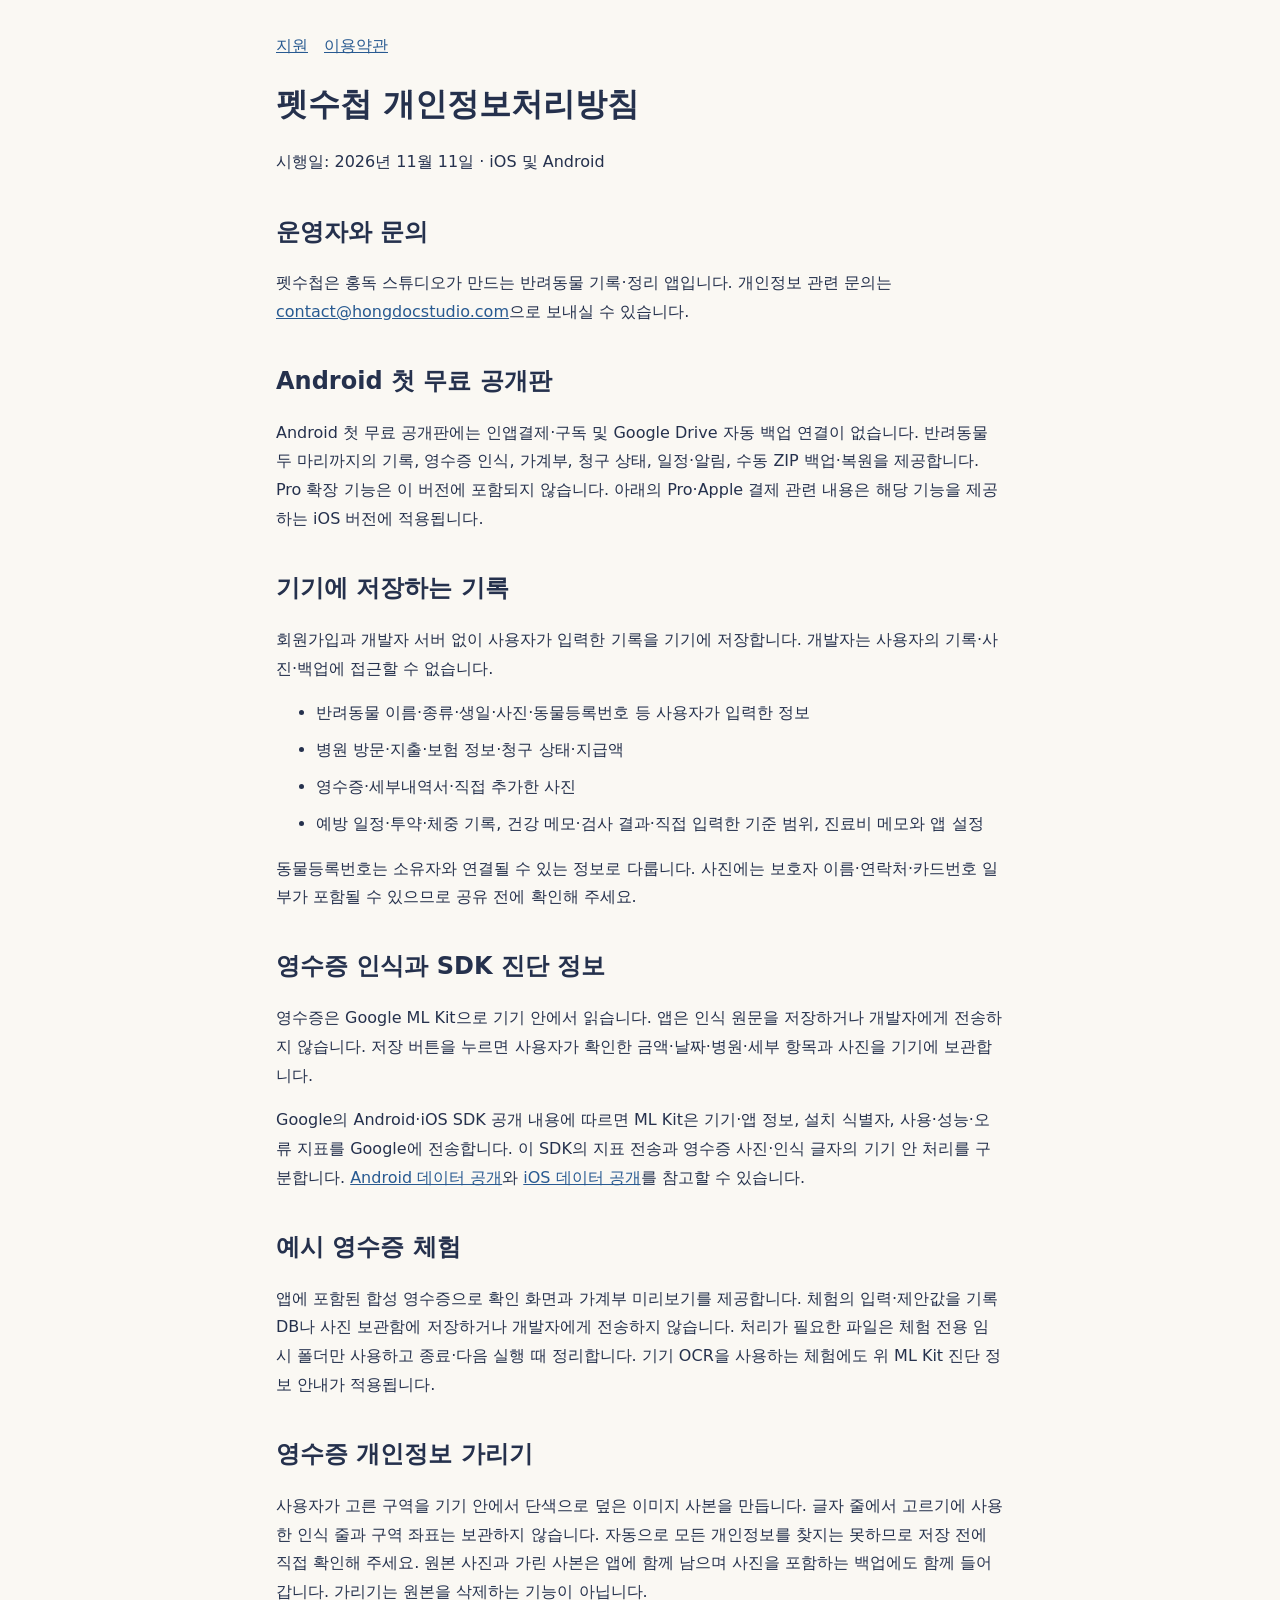
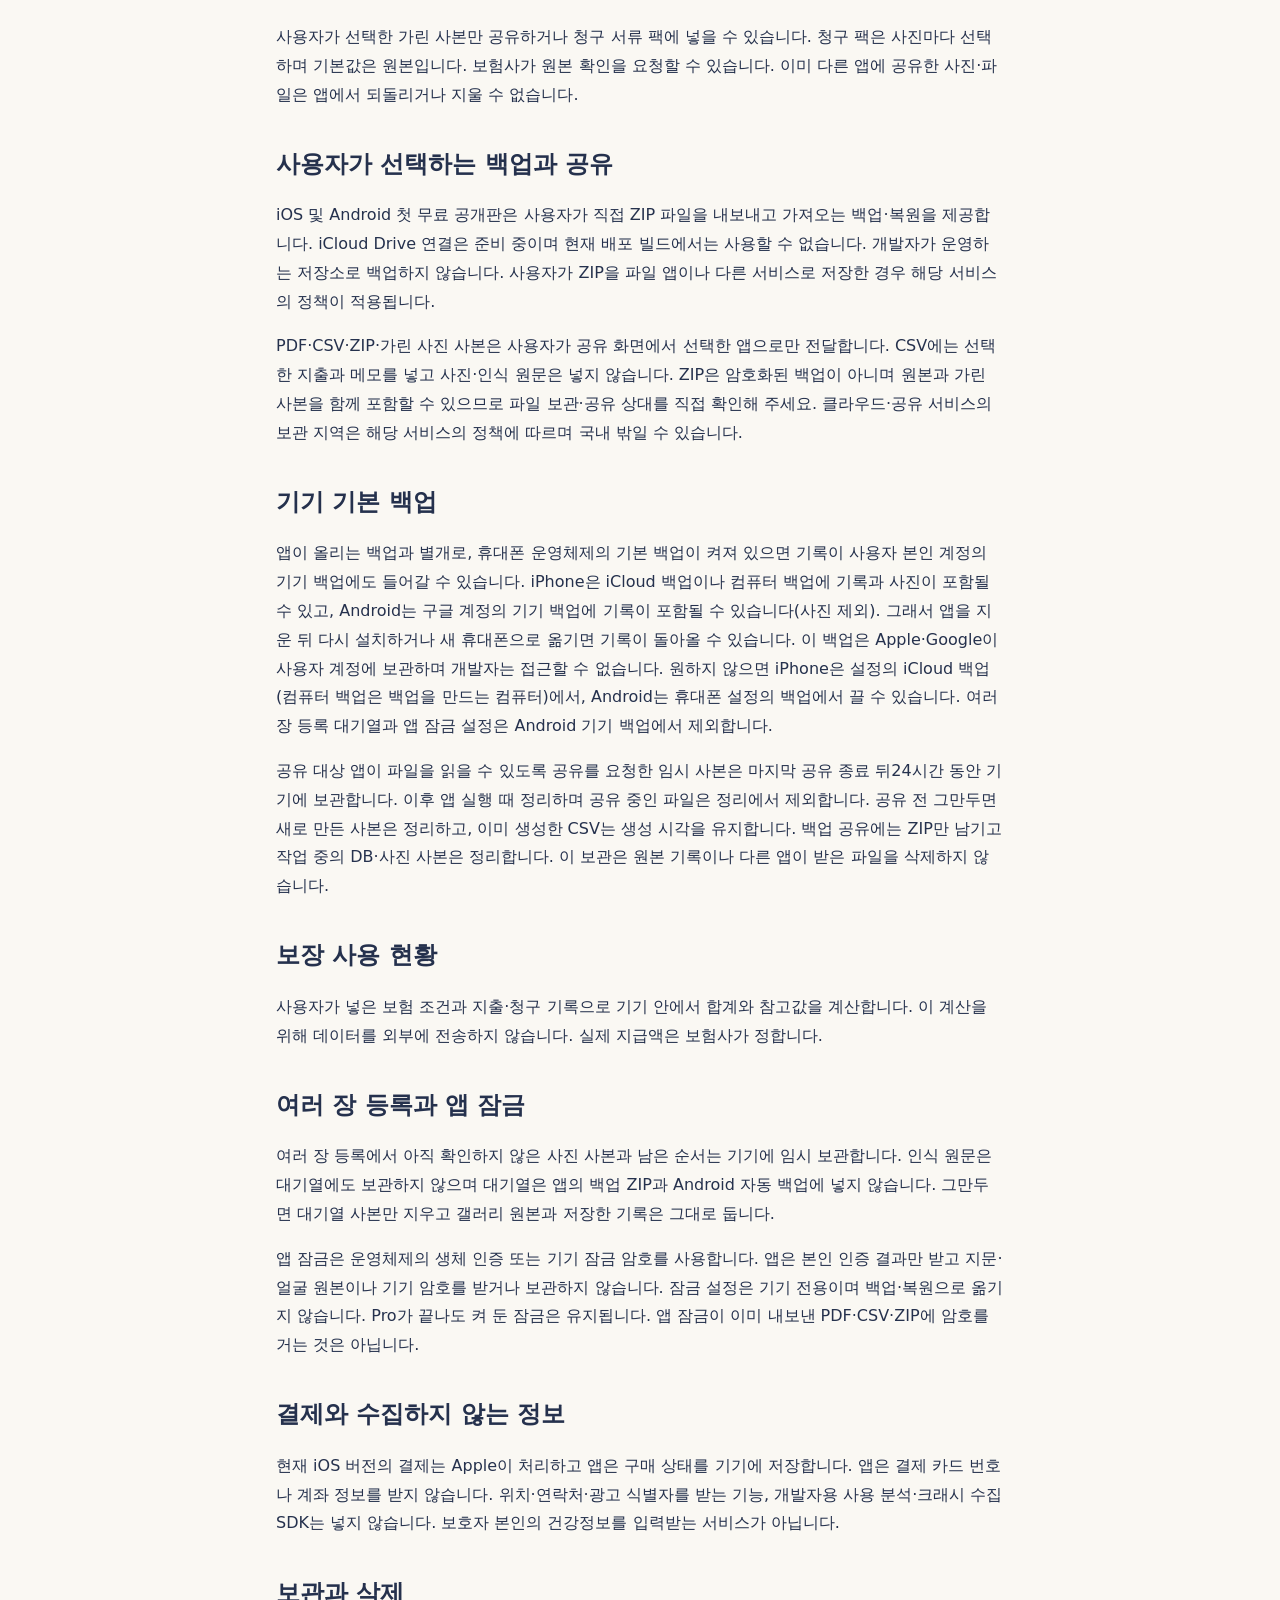
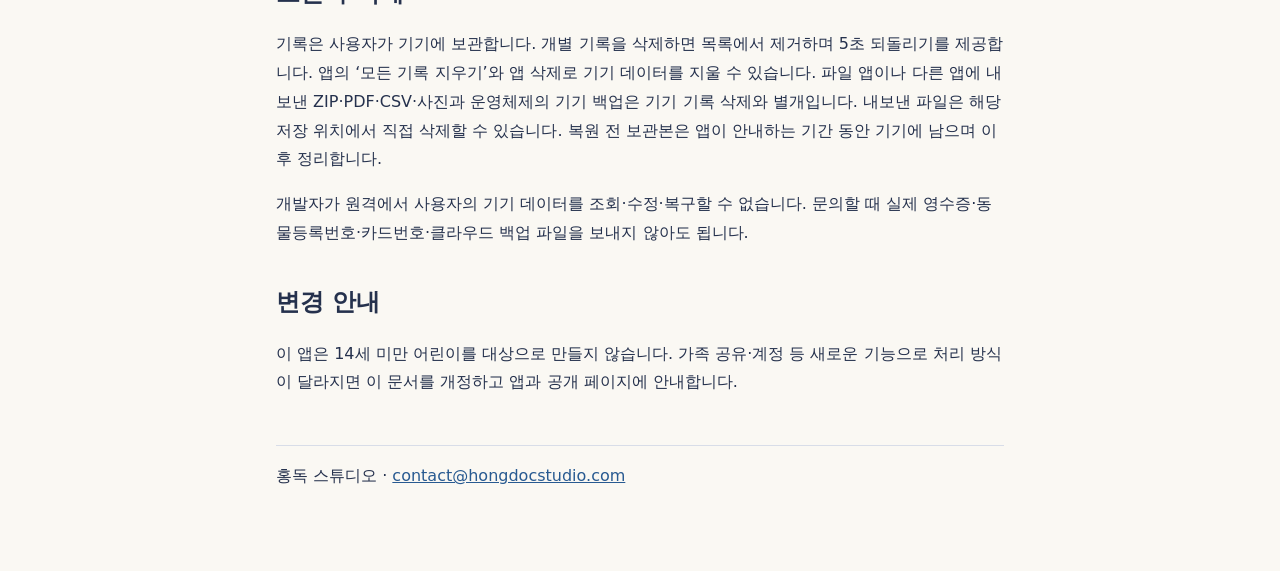
==== commit 5d26f520: "Revert "docs: describe Android with Pro via Google Play instead of a free-only build" The Android bu" ====
--- a/privacy/index.html
+++ b/privacy/index.html
@@ -5,6 +5,7 @@
 <h1>펫수첩 개인정보처리방침</h1><p>시행일: 2026년 11월 11일 · iOS 및 Android</p>
 
 <h2>운영자와 문의</h2><p>펫수첩은 홍독 스튜디오가 만드는 반려동물 기록·정리 앱입니다. 개인정보 관련 문의는 <a href="mailto:contact@hongdocstudio.com">contact@hongdocstudio.com</a>으로 보내실 수 있습니다.</p>
+<h2>Android 첫 무료 공개판</h2><p>Android 첫 무료 공개판에는 인앱결제·구독 및 Google Drive 자동 백업 연결이 없습니다. 반려동물 두 마리까지의 기록, 영수증 인식, 가계부, 청구 상태, 일정·알림, 수동 ZIP 백업·복원을 제공합니다. Pro 확장 기능은 이 버전에 포함되지 않습니다. 아래의 Pro·Apple 결제 관련 내용은 해당 기능을 제공하는 iOS 버전에 적용됩니다.</p>
 <h2>기기에 저장하는 기록</h2><p>회원가입과 개발자 서버 없이 사용자가 입력한 기록을 기기에 저장합니다. 개발자는 사용자의 기록·사진·백업에 접근할 수 없습니다.</p>
 <ul><li>반려동물 이름·종류·생일·사진·동물등록번호 등 사용자가 입력한 정보</li><li>병원 방문·지출·보험 정보·청구 상태·지급액</li><li>영수증·세부내역서·직접 추가한 사진</li><li>예방 일정·투약·체중 기록, 건강 메모·검사 결과·직접 입력한 기준 범위, 진료비 메모와 앱 설정</li></ul>
 <p>동물등록번호는 소유자와 연결될 수 있는 정보로 다룹니다. 사진에는 보호자 이름·연락처·카드번호 일부가 포함될 수 있으므로 공유 전에 확인해 주세요.</p>
@@ -13,14 +14,14 @@
 <h2>예시 영수증 체험</h2><p>앱에 포함된 합성 영수증으로 확인 화면과 가계부 미리보기를 제공합니다. 체험의 입력·제안값을 기록 DB나 사진 보관함에 저장하거나 개발자에게 전송하지 않습니다. 처리가 필요한 파일은 체험 전용 임시 폴더만 사용하고 종료·다음 실행 때 정리합니다. 기기 OCR을 사용하는 체험에도 위 ML Kit 진단 정보 안내가 적용됩니다.</p>
 <h2>영수증 개인정보 가리기</h2><p>사용자가 고른 구역을 기기 안에서 단색으로 덮은 이미지 사본을 만듭니다. 글자 줄에서 고르기에 사용한 인식 줄과 구역 좌표는 보관하지 않습니다. 자동으로 모든 개인정보를 찾지는 못하므로 저장 전에 직접 확인해 주세요. 원본 사진과 가린 사본은 앱에 함께 남으며 사진을 포함하는 백업에도 함께 들어갑니다. 가리기는 원본을 삭제하는 기능이 아닙니다.</p>
 <p>사용자가 선택한 가린 사본만 공유하거나 청구 서류 팩에 넣을 수 있습니다. 청구 팩은 사진마다 선택하며 기본값은 원본입니다. 보험사가 원본 확인을 요청할 수 있습니다. 이미 다른 앱에 공유한 사진·파일은 앱에서 되돌리거나 지울 수 없습니다.</p>
-<h2>사용자가 선택하는 백업과 공유</h2><p>현재 iOS·Android 버전은 사용자가 직접 ZIP 파일을 내보내고 가져오는 백업·복원을 제공합니다. iCloud Drive·Google Drive 연결은 준비 중이며 현재 배포 빌드에서는 사용할 수 없습니다. 개발자가 운영하는 저장소로 백업하지 않습니다. 사용자가 ZIP을 파일 앱이나 다른 서비스로 저장한 경우 해당 서비스의 정책이 적용됩니다.</p>
+<h2>사용자가 선택하는 백업과 공유</h2><p>iOS 및 Android 첫 무료 공개판은 사용자가 직접 ZIP 파일을 내보내고 가져오는 백업·복원을 제공합니다. iCloud Drive 연결은 준비 중이며 현재 배포 빌드에서는 사용할 수 없습니다. 개발자가 운영하는 저장소로 백업하지 않습니다. 사용자가 ZIP을 파일 앱이나 다른 서비스로 저장한 경우 해당 서비스의 정책이 적용됩니다.</p>
 <p>PDF·CSV·ZIP·가린 사진 사본은 사용자가 공유 화면에서 선택한 앱으로만 전달합니다. CSV에는 선택한 지출과 메모를 넣고 사진·인식 원문은 넣지 않습니다. ZIP은 암호화된 백업이 아니며 원본과 가린 사본을 함께 포함할 수 있으므로 파일 보관·공유 상대를 직접 확인해 주세요. 클라우드·공유 서비스의 보관 지역은 해당 서비스의 정책에 따르며 국내 밖일 수 있습니다.</p>
 <h2>기기 기본 백업</h2><p>앱이 올리는 백업과 별개로, 휴대폰 운영체제의 기본 백업이 켜져 있으면 기록이 사용자 본인 계정의 기기 백업에도 들어갈 수 있습니다. iPhone은 iCloud 백업이나 컴퓨터 백업에 기록과 사진이 포함될 수 있고, Android는 구글 계정의 기기 백업에 기록이 포함될 수 있습니다(사진 제외). 그래서 앱을 지운 뒤 다시 설치하거나 새 휴대폰으로 옮기면 기록이 돌아올 수 있습니다. 이 백업은 Apple·Google이 사용자 계정에 보관하며 개발자는 접근할 수 없습니다. 원하지 않으면 iPhone은 설정의 iCloud 백업(컴퓨터 백업은 백업을 만드는 컴퓨터)에서, Android는 휴대폰 설정의 백업에서 끌 수 있습니다. 여러 장 등록 대기열과 앱 잠금 설정은 Android 기기 백업에서 제외합니다.</p>
 <p>공유 대상 앱이 파일을 읽을 수 있도록 공유를 요청한 임시 사본은 마지막 공유 종료 뒤24시간 동안 기기에 보관합니다. 이후 앱 실행 때 정리하며 공유 중인 파일은 정리에서 제외합니다. 공유 전 그만두면 새로 만든 사본은 정리하고, 이미 생성한 CSV는 생성 시각을 유지합니다. 백업 공유에는 ZIP만 남기고 작업 중의 DB·사진 사본은 정리합니다. 이 보관은 원본 기록이나 다른 앱이 받은 파일을 삭제하지 않습니다.</p>
 <h2>보장 사용 현황</h2><p>사용자가 넣은 보험 조건과 지출·청구 기록으로 기기 안에서 합계와 참고값을 계산합니다. 이 계산을 위해 데이터를 외부에 전송하지 않습니다. 실제 지급액은 보험사가 정합니다.</p>
 <h2>여러 장 등록과 앱 잠금</h2><p>여러 장 등록에서 아직 확인하지 않은 사진 사본과 남은 순서는 기기에 임시 보관합니다. 인식 원문은 대기열에도 보관하지 않으며 대기열은 앱의 백업 ZIP과 Android 자동 백업에 넣지 않습니다. 그만두면 대기열 사본만 지우고 갤러리 원본과 저장한 기록은 그대로 둡니다.</p>
 <p>앱 잠금은 운영체제의 생체 인증 또는 기기 잠금 암호를 사용합니다. 앱은 본인 인증 결과만 받고 지문·얼굴 원본이나 기기 암호를 받거나 보관하지 않습니다. 잠금 설정은 기기 전용이며 백업·복원으로 옮기지 않습니다. Pro가 끝나도 켜 둔 잠금은 유지됩니다. 앱 잠금이 이미 내보낸 PDF·CSV·ZIP에 암호를 거는 것은 아닙니다.</p>
-<h2>결제와 수집하지 않는 정보</h2><p>결제는 iOS에서는 Apple, Android에서는 Google Play가 처리하고 앱은 구매 상태를 기기에 저장합니다. 앱은 결제 카드 번호나 계좌 정보를 받지 않습니다. 위치·연락처·광고 식별자를 받는 기능, 개발자용 사용 분석·크래시 수집 SDK는 넣지 않습니다. 보호자 본인의 건강정보를 입력받는 서비스가 아닙니다.</p>
+<h2>결제와 수집하지 않는 정보</h2><p>현재 iOS 버전의 결제는 Apple이 처리하고 앱은 구매 상태를 기기에 저장합니다. 앱은 결제 카드 번호나 계좌 정보를 받지 않습니다. 위치·연락처·광고 식별자를 받는 기능, 개발자용 사용 분석·크래시 수집 SDK는 넣지 않습니다. 보호자 본인의 건강정보를 입력받는 서비스가 아닙니다.</p>
 <h2>보관과 삭제</h2><p>기록은 사용자가 기기에 보관합니다. 개별 기록을 삭제하면 목록에서 제거하며 5초 되돌리기를 제공합니다. 앱의 ‘모든 기록 지우기’와 앱 삭제로 기기 데이터를 지울 수 있습니다. 파일 앱이나 다른 앱에 내보낸 ZIP·PDF·CSV·사진과 운영체제의 기기 백업은 기기 기록 삭제와 별개입니다. 내보낸 파일은 해당 저장 위치에서 직접 삭제할 수 있습니다. 복원 전 보관본은 앱이 안내하는 기간 동안 기기에 남으며 이후 정리합니다.</p>
 <p>개발자가 원격에서 사용자의 기기 데이터를 조회·수정·복구할 수 없습니다. 문의할 때 실제 영수증·동물등록번호·카드번호·클라우드 백업 파일을 보내지 않아도 됩니다.</p>
 <h2>변경 안내</h2><p>이 앱은 14세 미만 어린이를 대상으로 만들지 않습니다. 가족 공유·계정 등 새로운 기능으로 처리 방식이 달라지면 이 문서를 개정하고 앱과 공개 페이지에 안내합니다.</p>
